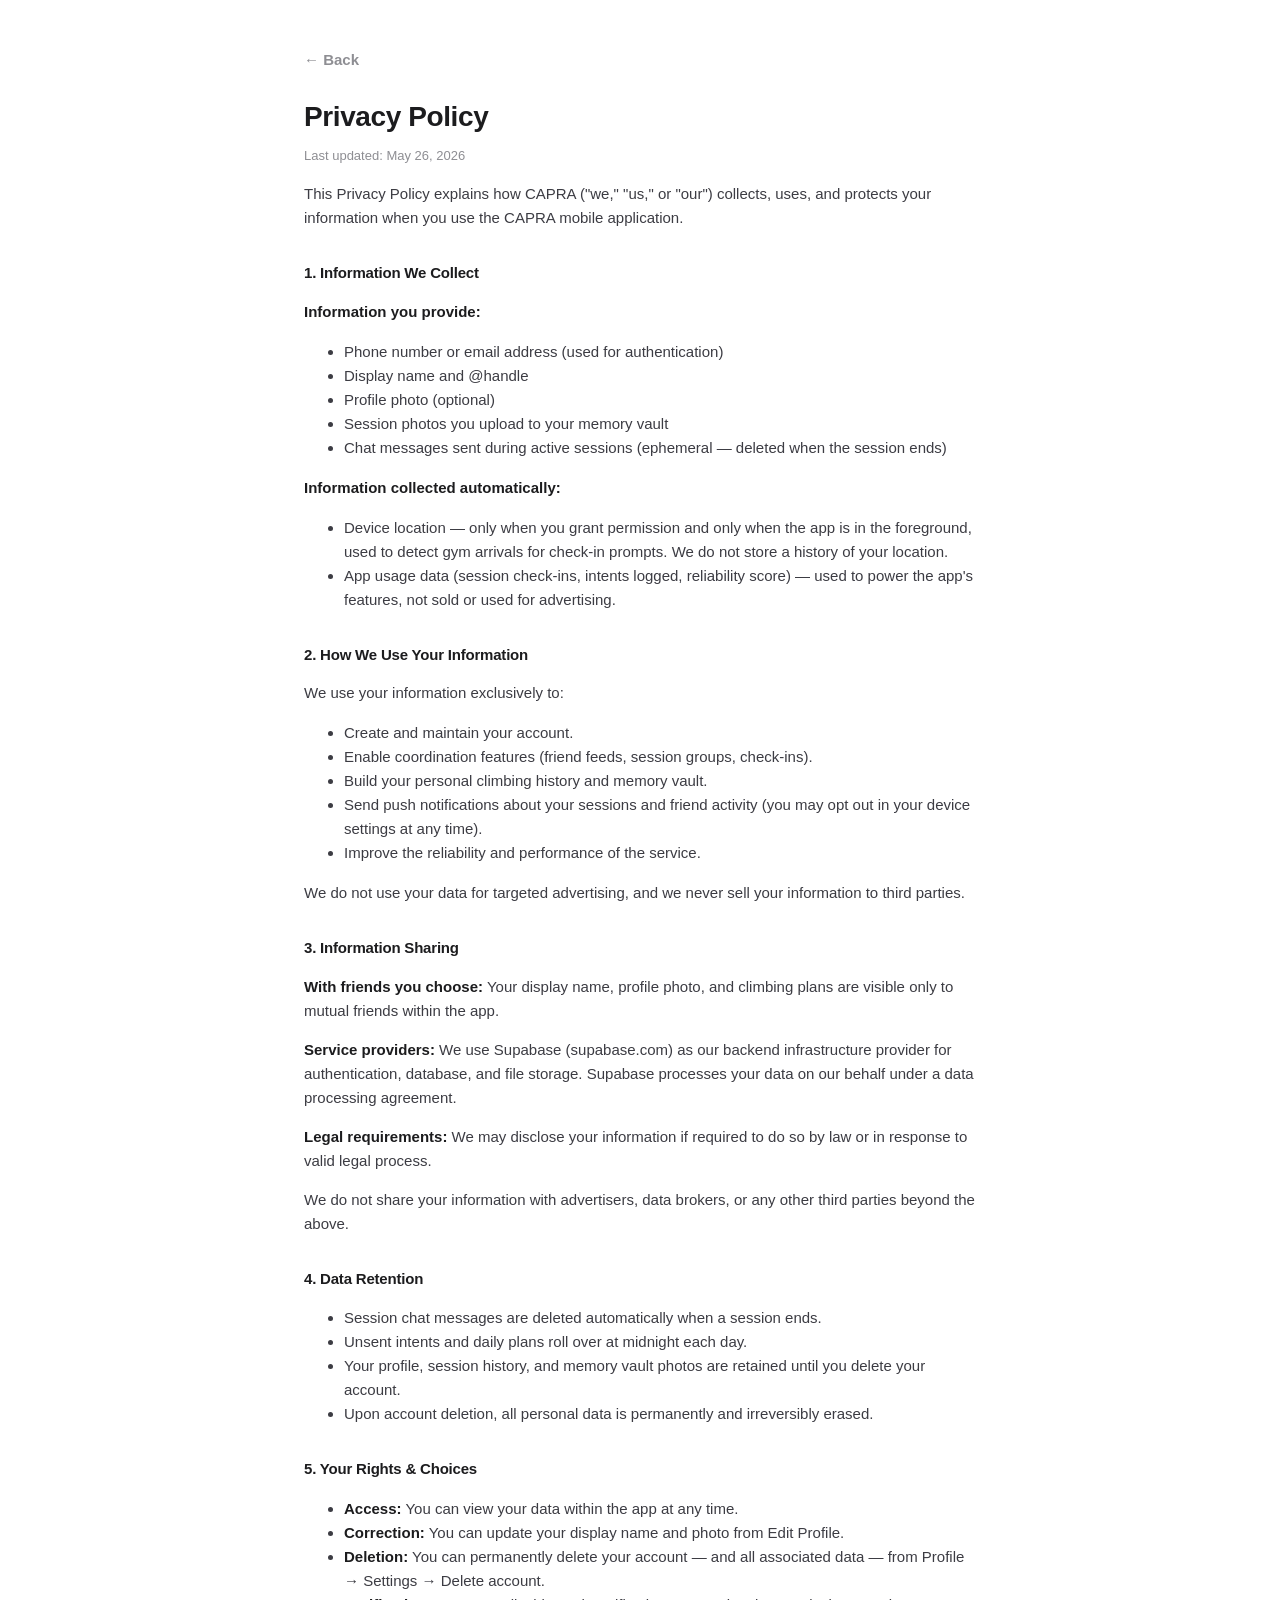
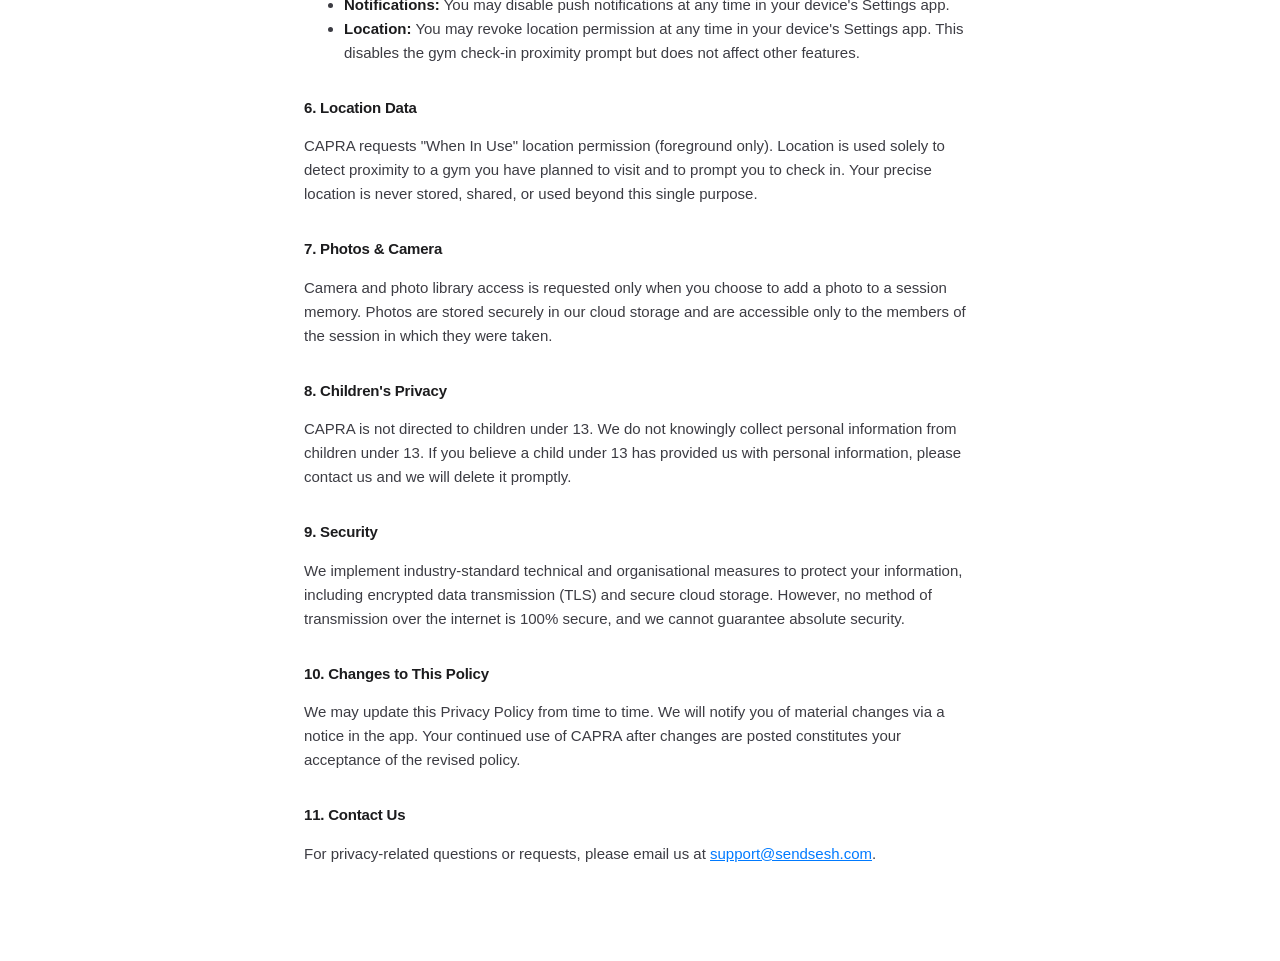
==== privacy.html @ be1f9fc8 "init" ====
<!DOCTYPE html>
<html lang="en">
<head>
  <meta charset="UTF-8" />
  <meta name="viewport" content="width=device-width, initial-scale=1.0" />
  <title>CAPRA — Privacy Policy</title>
  <link rel="stylesheet" href="style.css" />
</head>
<body>
  <main>
    <a class="back" href="index.html">← Back</a>
    <h1>Privacy Policy</h1>
    <p class="last-updated">Last updated: May 26, 2026</p>

    <p class="intro">
      This Privacy Policy explains how CAPRA ("we," "us," or "our") collects, uses,
      and protects your information when you use the CAPRA mobile application.
    </p>

    <h2>1. Information We Collect</h2>
    <p><strong>Information you provide:</strong></p>
    <ul>
      <li>Phone number or email address (used for authentication)</li>
      <li>Display name and @handle</li>
      <li>Profile photo (optional)</li>
      <li>Session photos you upload to your memory vault</li>
      <li>Chat messages sent during active sessions (ephemeral — deleted when the session ends)</li>
    </ul>
    <p><strong>Information collected automatically:</strong></p>
    <ul>
      <li>Device location — only when you grant permission and only when the app is in the foreground, used to detect gym arrivals for check-in prompts. We do not store a history of your location.</li>
      <li>App usage data (session check-ins, intents logged, reliability score) — used to power the app's features, not sold or used for advertising.</li>
    </ul>

    <h2>2. How We Use Your Information</h2>
    <p>We use your information exclusively to:</p>
    <ul>
      <li>Create and maintain your account.</li>
      <li>Enable coordination features (friend feeds, session groups, check-ins).</li>
      <li>Build your personal climbing history and memory vault.</li>
      <li>Send push notifications about your sessions and friend activity (you may opt out in your device settings at any time).</li>
      <li>Improve the reliability and performance of the service.</li>
    </ul>
    <p>We do not use your data for targeted advertising, and we never sell your information to third parties.</p>

    <h2>3. Information Sharing</h2>
    <p><strong>With friends you choose:</strong> Your display name, profile photo, and climbing plans are visible only to mutual friends within the app.</p>
    <p><strong>Service providers:</strong> We use Supabase (supabase.com) as our backend infrastructure provider for authentication, database, and file storage. Supabase processes your data on our behalf under a data processing agreement.</p>
    <p><strong>Legal requirements:</strong> We may disclose your information if required to do so by law or in response to valid legal process.</p>
    <p>We do not share your information with advertisers, data brokers, or any other third parties beyond the above.</p>

    <h2>4. Data Retention</h2>
    <ul>
      <li>Session chat messages are deleted automatically when a session ends.</li>
      <li>Unsent intents and daily plans roll over at midnight each day.</li>
      <li>Your profile, session history, and memory vault photos are retained until you delete your account.</li>
      <li>Upon account deletion, all personal data is permanently and irreversibly erased.</li>
    </ul>

    <h2>5. Your Rights &amp; Choices</h2>
    <ul>
      <li><strong>Access:</strong> You can view your data within the app at any time.</li>
      <li><strong>Correction:</strong> You can update your display name and photo from Edit Profile.</li>
      <li><strong>Deletion:</strong> You can permanently delete your account — and all associated data — from Profile → Settings → Delete account.</li>
      <li><strong>Notifications:</strong> You may disable push notifications at any time in your device's Settings app.</li>
      <li><strong>Location:</strong> You may revoke location permission at any time in your device's Settings app. This disables the gym check-in proximity prompt but does not affect other features.</li>
    </ul>

    <h2>6. Location Data</h2>
    <p>CAPRA requests "When In Use" location permission (foreground only). Location is used solely to detect proximity to a gym you have planned to visit and to prompt you to check in. Your precise location is never stored, shared, or used beyond this single purpose.</p>

    <h2>7. Photos &amp; Camera</h2>
    <p>Camera and photo library access is requested only when you choose to add a photo to a session memory. Photos are stored securely in our cloud storage and are accessible only to the members of the session in which they were taken.</p>

    <h2>8. Children's Privacy</h2>
    <p>CAPRA is not directed to children under 13. We do not knowingly collect personal information from children under 13. If you believe a child under 13 has provided us with personal information, please contact us and we will delete it promptly.</p>

    <h2>9. Security</h2>
    <p>We implement industry-standard technical and organisational measures to protect your information, including encrypted data transmission (TLS) and secure cloud storage. However, no method of transmission over the internet is 100% secure, and we cannot guarantee absolute security.</p>

    <h2>10. Changes to This Policy</h2>
    <p>We may update this Privacy Policy from time to time. We will notify you of material changes via a notice in the app. Your continued use of CAPRA after changes are posted constitutes your acceptance of the revised policy.</p>

    <h2>11. Contact Us</h2>
    <p>For privacy-related questions or requests, please email us at <a href="mailto:support@sendsesh.com">support@sendsesh.com</a>.</p>
  </main>
</body>
</html>
---- style.css ----
:root {
  --bg: #ffffff;
  --fg: #1c1c1e;
  --fg-secondary: #3c3c43;
  --fg-tertiary: #8e8e93;
  --hairline: #e5e5ea;
  --accent: #007aff;
}

@media (prefers-color-scheme: dark) {
  :root {
    --bg: #000000;
    --fg: #ffffff;
    --fg-secondary: #ebebf5;
    --fg-tertiary: #8e8e93;
    --hairline: #38383a;
    --accent: #0a84ff;
  }
}

* { box-sizing: border-box; }

html, body {
  margin: 0;
  padding: 0;
  background: var(--bg);
  color: var(--fg);
  font-family: -apple-system, BlinkMacSystemFont, "Segoe UI", Roboto, Helvetica, Arial, sans-serif;
  -webkit-font-smoothing: antialiased;
  -moz-osx-font-smoothing: grayscale;
  line-height: 1.5;
}

main {
  max-width: 720px;
  margin: 0 auto;
  padding: 48px 24px 80px;
}

h1 {
  font-size: 28px;
  font-weight: 800;
  letter-spacing: -0.4px;
  margin: 0 0 8px;
}

h2 {
  font-size: 15px;
  font-weight: 800;
  letter-spacing: -0.2px;
  margin: 32px 0 8px;
  color: var(--fg);
}

p, li {
  font-size: 15px;
  color: var(--fg-secondary);
  line-height: 1.6;
}

.last-updated {
  font-size: 13px;
  color: var(--fg-tertiary);
  margin: 0 0 16px;
  font-weight: 500;
}

.intro {
  font-size: 15px;
  color: var(--fg-secondary);
  margin: 0 0 32px;
}

ul.links {
  list-style: none;
  padding: 0;
  margin: 24px 0;
}
ul.links li {
  padding: 14px 0;
  border-bottom: 1px solid var(--hairline);
}
ul.links a {
  font-size: 17px;
  font-weight: 600;
  color: var(--accent);
  text-decoration: none;
}

a { color: var(--accent); }

.back {
  display: inline-block;
  margin-bottom: 24px;
  color: var(--fg-tertiary);
  font-weight: 600;
  text-decoration: none;
  font-size: 15px;
}

strong { color: var(--fg); font-weight: 700; }

.contact {
  margin-top: 48px;
  font-size: 13px;
  color: var(--fg-tertiary);
}
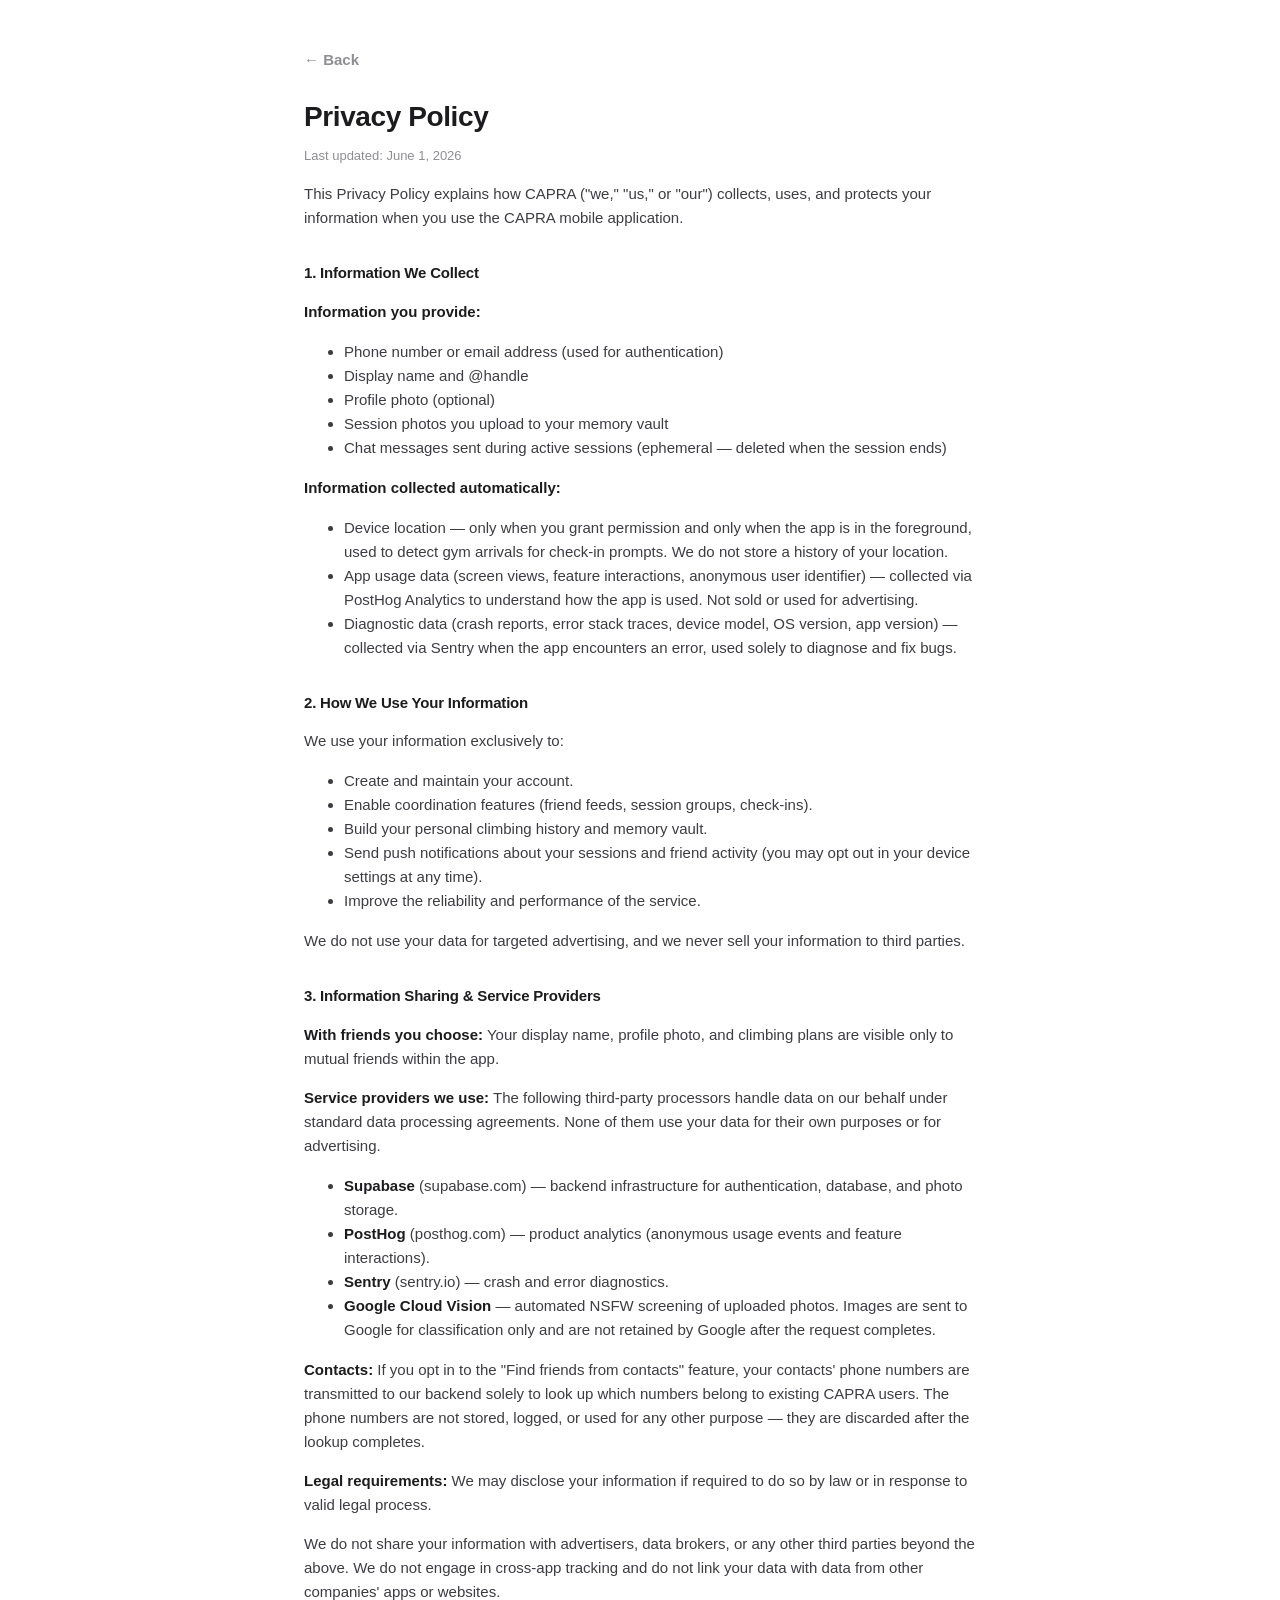
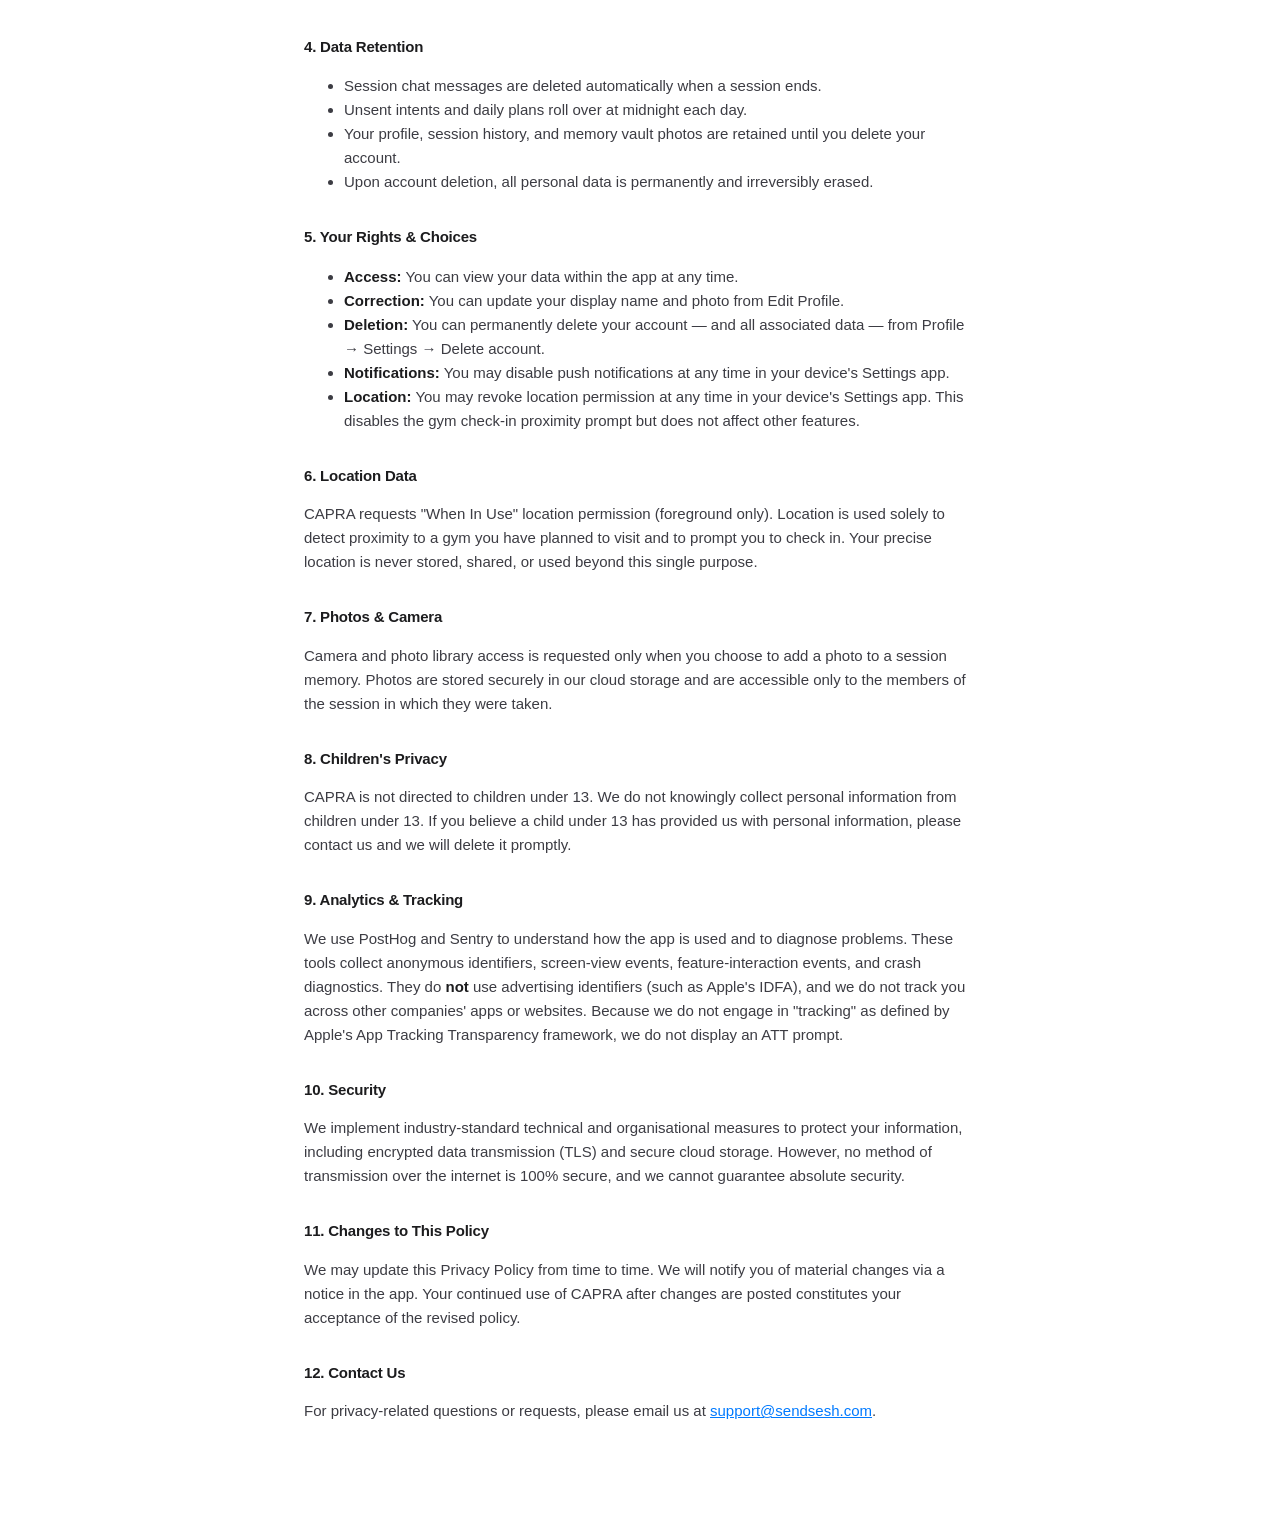
==== commit 657ed78b: "Legal: hosted privacy/terms scaffolding + LEGAL_URLS constant Static HTML site under legal/ for host" ====
--- a/privacy.html
+++ b/privacy.html
@@ -10,7 +10,7 @@
   <main>
     <a class="back" href="index.html">← Back</a>
     <h1>Privacy Policy</h1>
-    <p class="last-updated">Last updated: May 26, 2026</p>
+    <p class="last-updated">Last updated: June 1, 2026</p>
 
     <p class="intro">
       This Privacy Policy explains how CAPRA ("we," "us," or "our") collects, uses,
@@ -29,7 +29,8 @@
     <p><strong>Information collected automatically:</strong></p>
     <ul>
       <li>Device location — only when you grant permission and only when the app is in the foreground, used to detect gym arrivals for check-in prompts. We do not store a history of your location.</li>
-      <li>App usage data (session check-ins, intents logged, reliability score) — used to power the app's features, not sold or used for advertising.</li>
+      <li>App usage data (screen views, feature interactions, anonymous user identifier) — collected via PostHog Analytics to understand how the app is used. Not sold or used for advertising.</li>
+      <li>Diagnostic data (crash reports, error stack traces, device model, OS version, app version) — collected via Sentry when the app encounters an error, used solely to diagnose and fix bugs.</li>
     </ul>
 
     <h2>2. How We Use Your Information</h2>
@@ -43,11 +44,18 @@
     </ul>
     <p>We do not use your data for targeted advertising, and we never sell your information to third parties.</p>
 
-    <h2>3. Information Sharing</h2>
+    <h2>3. Information Sharing &amp; Service Providers</h2>
     <p><strong>With friends you choose:</strong> Your display name, profile photo, and climbing plans are visible only to mutual friends within the app.</p>
-    <p><strong>Service providers:</strong> We use Supabase (supabase.com) as our backend infrastructure provider for authentication, database, and file storage. Supabase processes your data on our behalf under a data processing agreement.</p>
+    <p><strong>Service providers we use:</strong> The following third-party processors handle data on our behalf under standard data processing agreements. None of them use your data for their own purposes or for advertising.</p>
+    <ul>
+      <li><strong>Supabase</strong> (supabase.com) — backend infrastructure for authentication, database, and photo storage.</li>
+      <li><strong>PostHog</strong> (posthog.com) — product analytics (anonymous usage events and feature interactions).</li>
+      <li><strong>Sentry</strong> (sentry.io) — crash and error diagnostics.</li>
+      <li><strong>Google Cloud Vision</strong> — automated NSFW screening of uploaded photos. Images are sent to Google for classification only and are not retained by Google after the request completes.</li>
+    </ul>
+    <p><strong>Contacts:</strong> If you opt in to the "Find friends from contacts" feature, your contacts' phone numbers are transmitted to our backend solely to look up which numbers belong to existing CAPRA users. The phone numbers are not stored, logged, or used for any other purpose — they are discarded after the lookup completes.</p>
     <p><strong>Legal requirements:</strong> We may disclose your information if required to do so by law or in response to valid legal process.</p>
-    <p>We do not share your information with advertisers, data brokers, or any other third parties beyond the above.</p>
+    <p>We do not share your information with advertisers, data brokers, or any other third parties beyond the above. We do not engage in cross-app tracking and do not link your data with data from other companies' apps or websites.</p>
 
     <h2>4. Data Retention</h2>
     <ul>
@@ -75,13 +83,16 @@
     <h2>8. Children's Privacy</h2>
     <p>CAPRA is not directed to children under 13. We do not knowingly collect personal information from children under 13. If you believe a child under 13 has provided us with personal information, please contact us and we will delete it promptly.</p>
 
-    <h2>9. Security</h2>
+    <h2>9. Analytics &amp; Tracking</h2>
+    <p>We use PostHog and Sentry to understand how the app is used and to diagnose problems. These tools collect anonymous identifiers, screen-view events, feature-interaction events, and crash diagnostics. They do <strong>not</strong> use advertising identifiers (such as Apple's IDFA), and we do not track you across other companies' apps or websites. Because we do not engage in "tracking" as defined by Apple's App Tracking Transparency framework, we do not display an ATT prompt.</p>
+
+    <h2>10. Security</h2>
     <p>We implement industry-standard technical and organisational measures to protect your information, including encrypted data transmission (TLS) and secure cloud storage. However, no method of transmission over the internet is 100% secure, and we cannot guarantee absolute security.</p>
 
-    <h2>10. Changes to This Policy</h2>
+    <h2>11. Changes to This Policy</h2>
     <p>We may update this Privacy Policy from time to time. We will notify you of material changes via a notice in the app. Your continued use of CAPRA after changes are posted constitutes your acceptance of the revised policy.</p>
 
-    <h2>11. Contact Us</h2>
+    <h2>12. Contact Us</h2>
     <p>For privacy-related questions or requests, please email us at <a href="mailto:support@sendsesh.com">support@sendsesh.com</a>.</p>
   </main>
 </body>
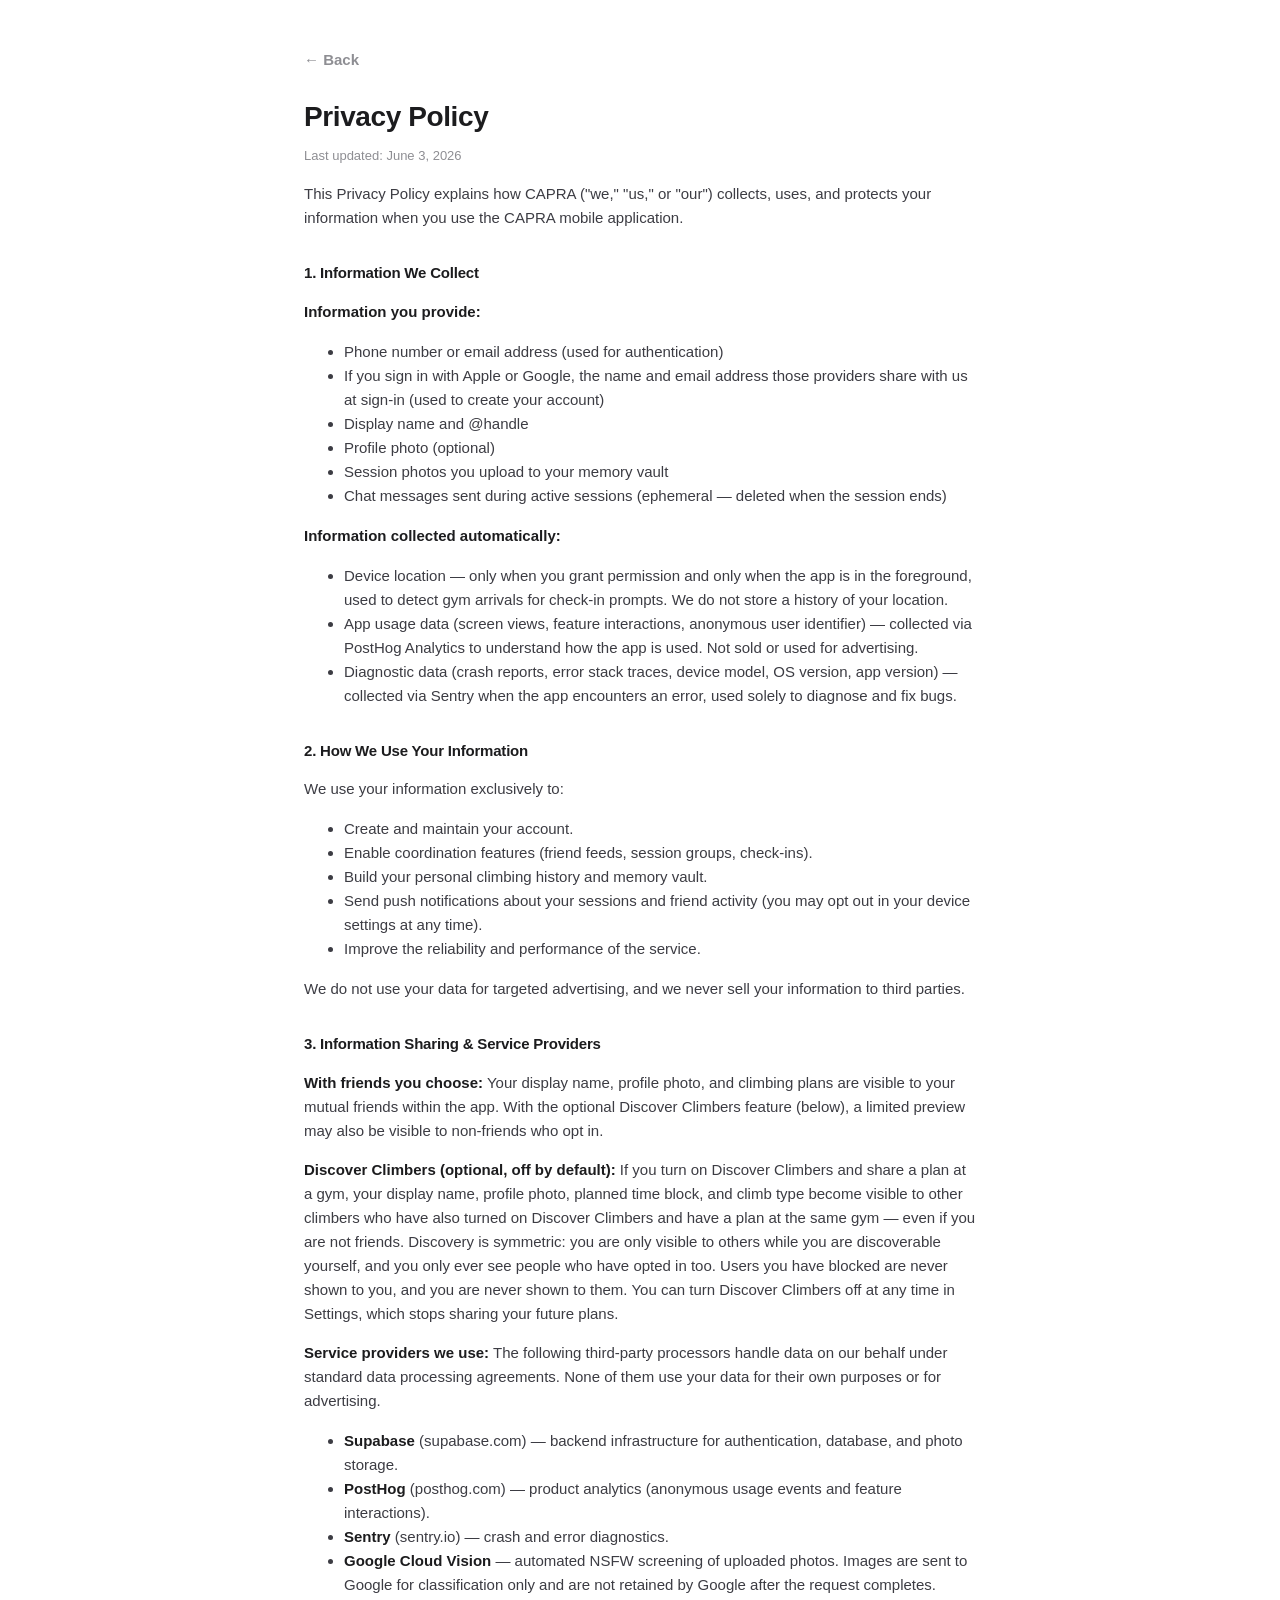
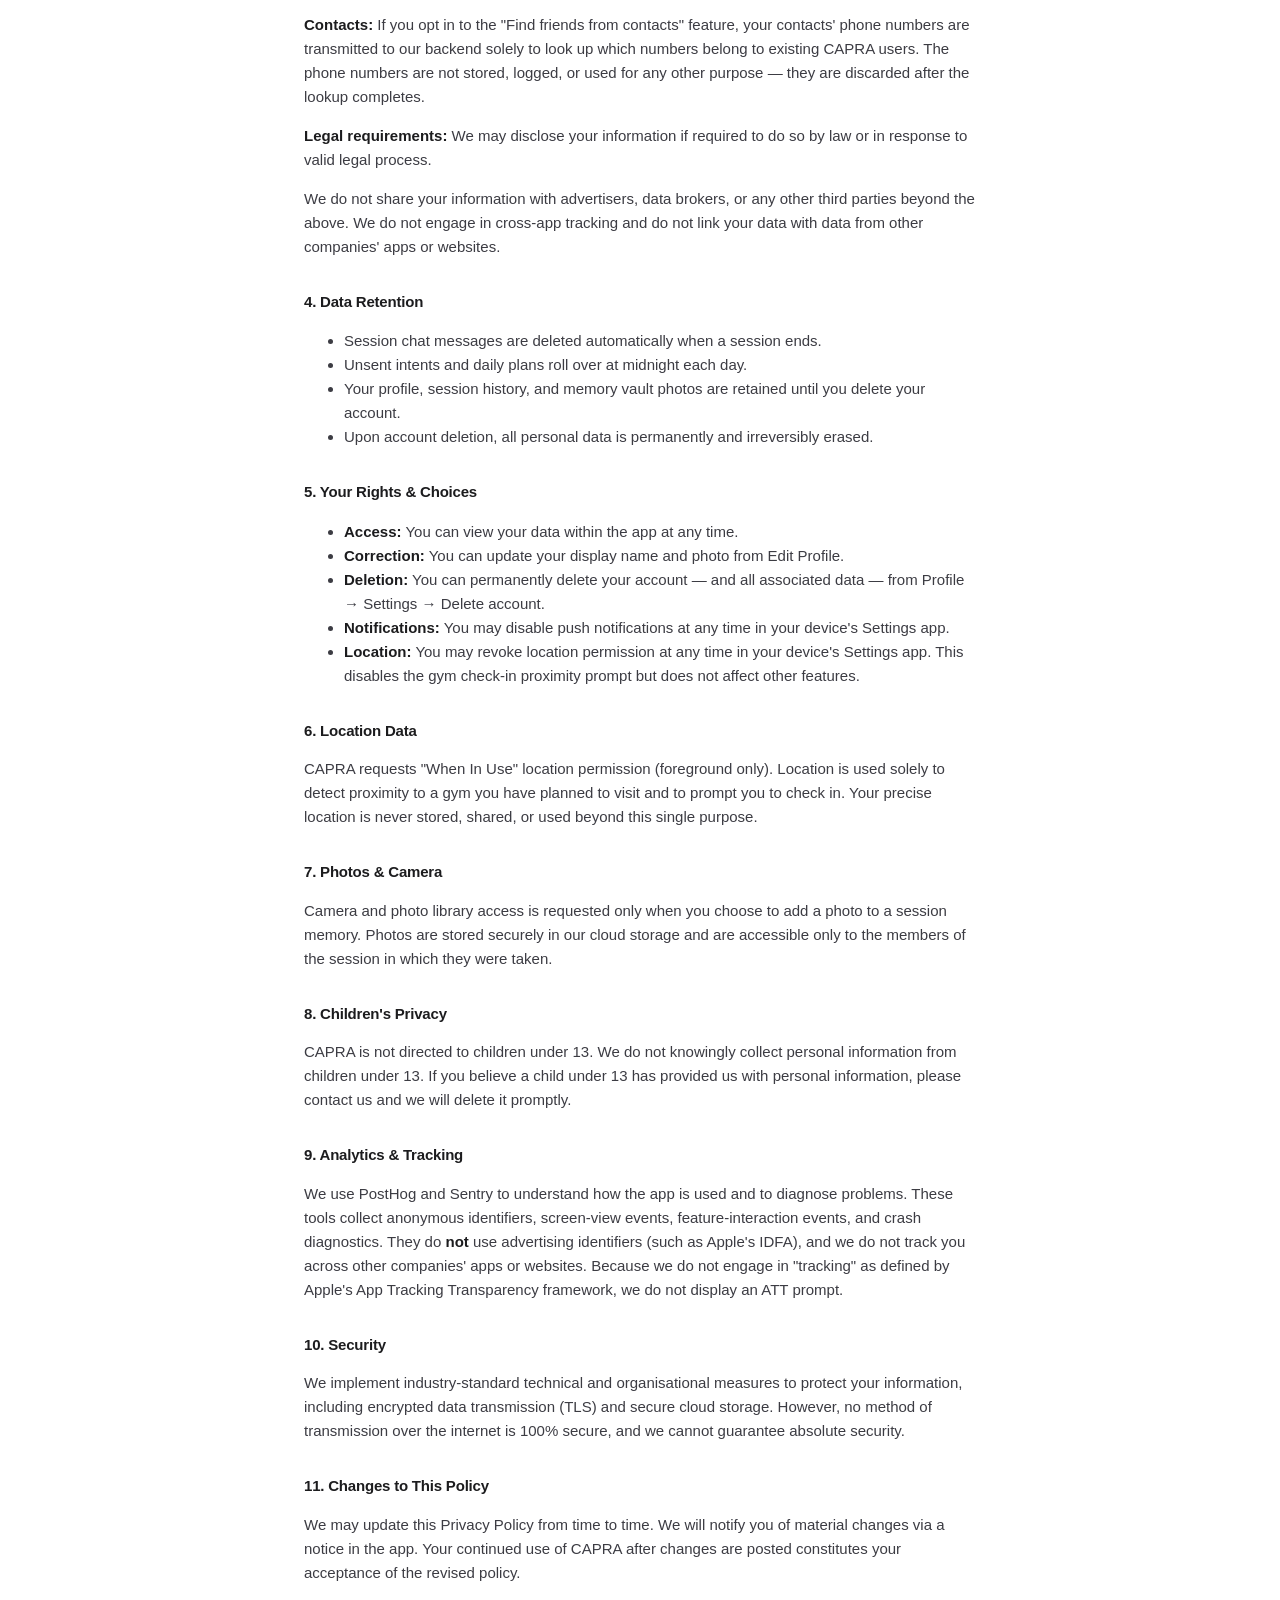
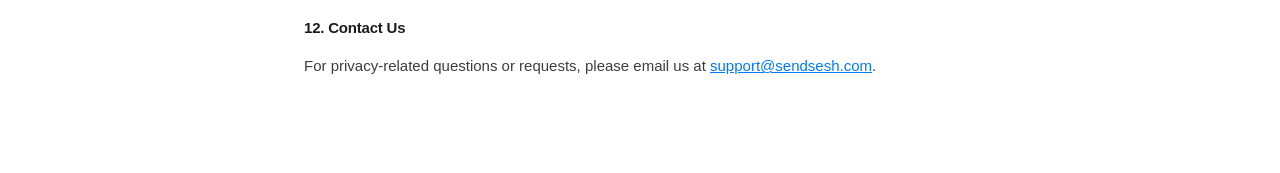
==== commit 521e2d43: "docs(legal): disclose Discover Climbers, add UGC moderation clause, sync in-app policy Reconcile the" ====
--- a/privacy.html
+++ b/privacy.html
@@ -10,7 +10,7 @@
   <main>
     <a class="back" href="index.html">← Back</a>
     <h1>Privacy Policy</h1>
-    <p class="last-updated">Last updated: June 1, 2026</p>
+    <p class="last-updated">Last updated: June 3, 2026</p>
 
     <p class="intro">
       This Privacy Policy explains how CAPRA ("we," "us," or "our") collects, uses,
@@ -21,6 +21,7 @@
     <p><strong>Information you provide:</strong></p>
     <ul>
       <li>Phone number or email address (used for authentication)</li>
+      <li>If you sign in with Apple or Google, the name and email address those providers share with us at sign-in (used to create your account)</li>
       <li>Display name and @handle</li>
       <li>Profile photo (optional)</li>
       <li>Session photos you upload to your memory vault</li>
@@ -45,7 +46,8 @@
     <p>We do not use your data for targeted advertising, and we never sell your information to third parties.</p>
 
     <h2>3. Information Sharing &amp; Service Providers</h2>
-    <p><strong>With friends you choose:</strong> Your display name, profile photo, and climbing plans are visible only to mutual friends within the app.</p>
+    <p><strong>With friends you choose:</strong> Your display name, profile photo, and climbing plans are visible to your mutual friends within the app. With the optional Discover Climbers feature (below), a limited preview may also be visible to non-friends who opt in.</p>
+    <p><strong>Discover Climbers (optional, off by default):</strong> If you turn on Discover Climbers and share a plan at a gym, your display name, profile photo, planned time block, and climb type become visible to other climbers who have also turned on Discover Climbers and have a plan at the same gym — even if you are not friends. Discovery is symmetric: you are only visible to others while you are discoverable yourself, and you only ever see people who have opted in too. Users you have blocked are never shown to you, and you are never shown to them. You can turn Discover Climbers off at any time in Settings, which stops sharing your future plans.</p>
     <p><strong>Service providers we use:</strong> The following third-party processors handle data on our behalf under standard data processing agreements. None of them use your data for their own purposes or for advertising.</p>
     <ul>
       <li><strong>Supabase</strong> (supabase.com) — backend infrastructure for authentication, database, and photo storage.</li>
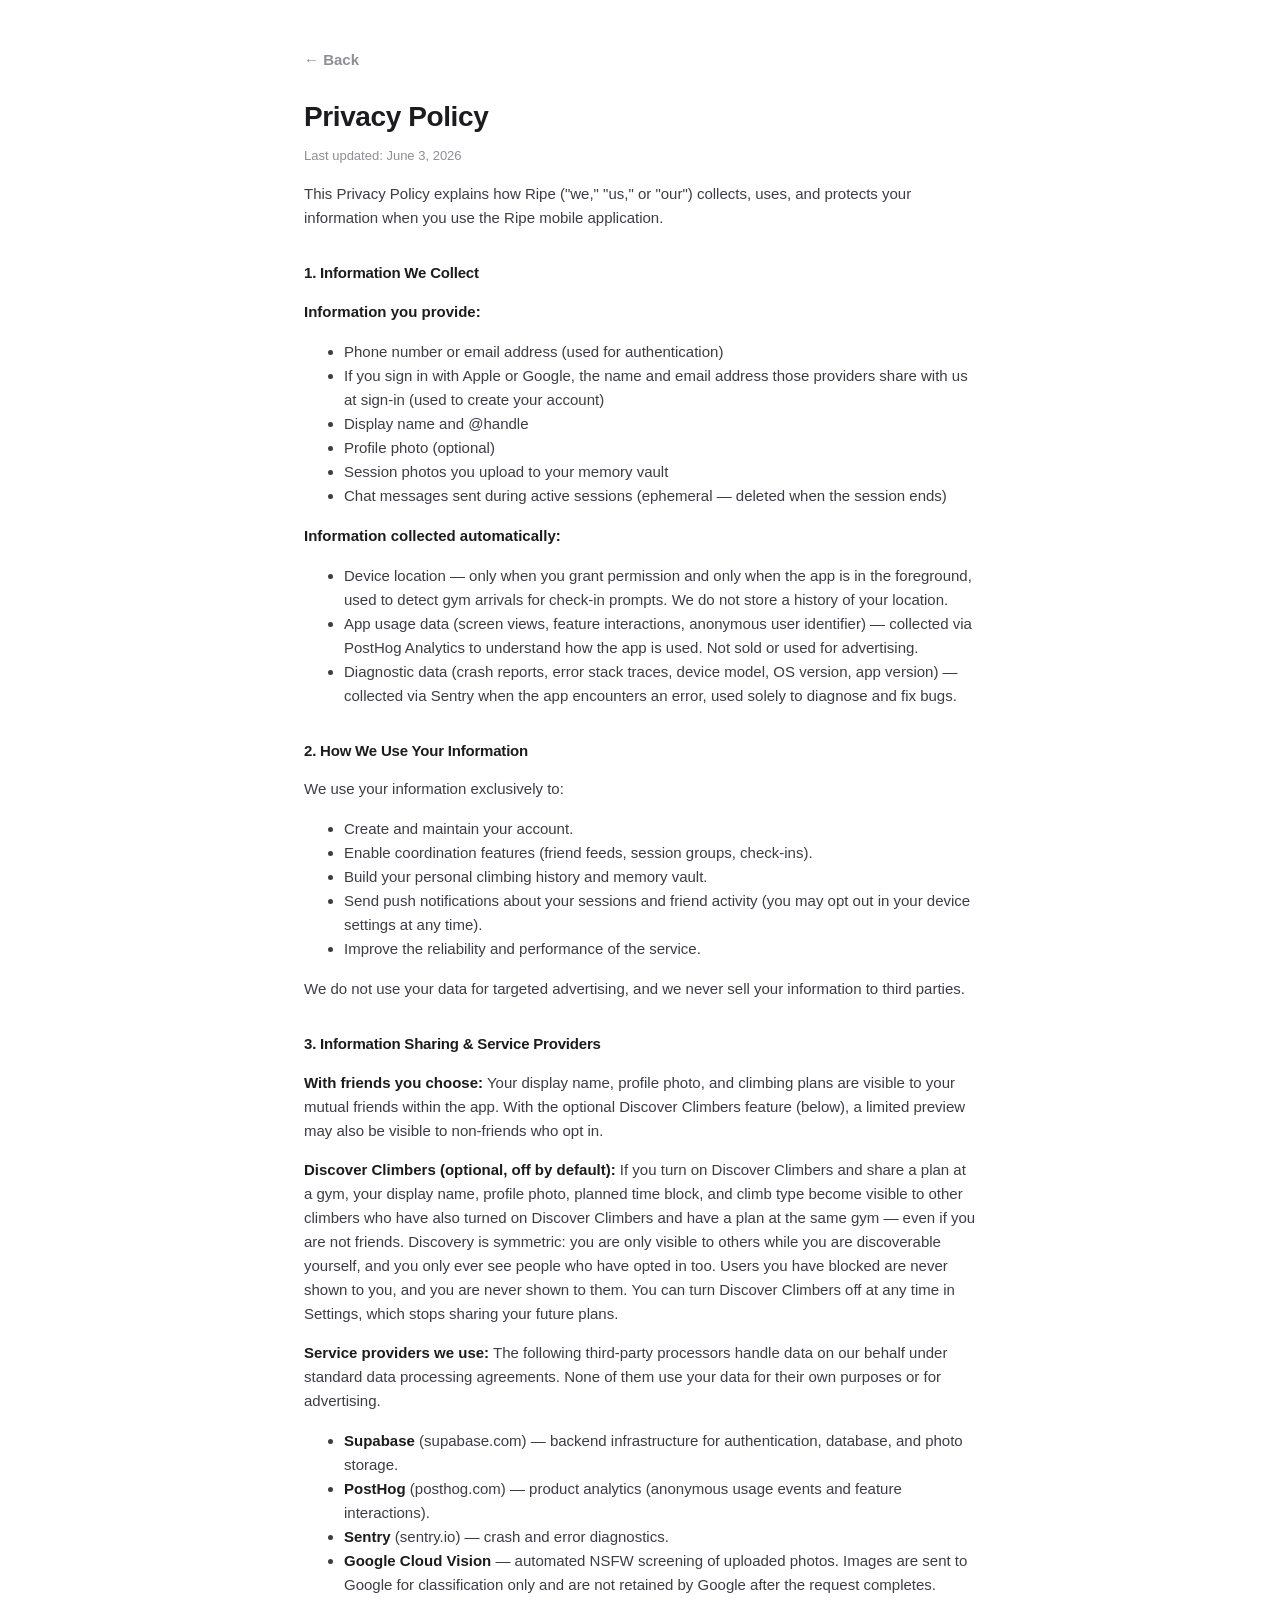
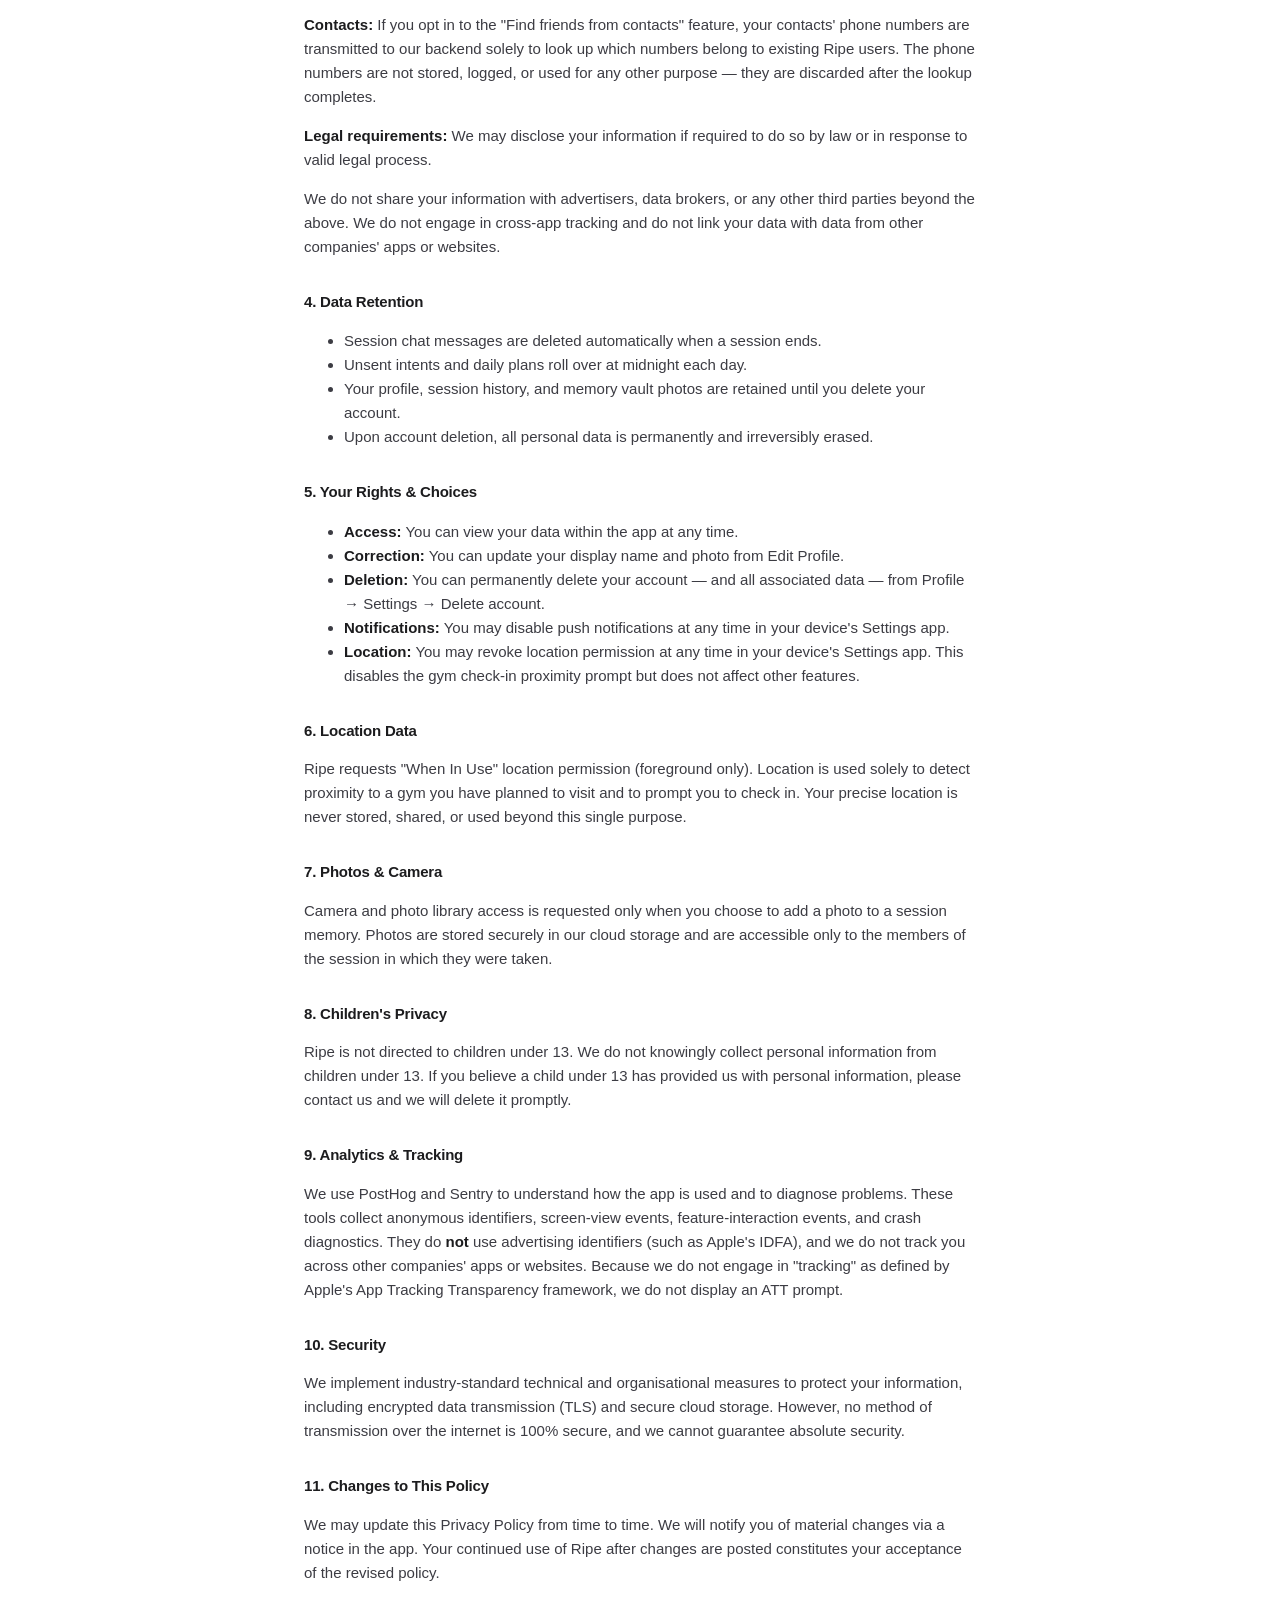
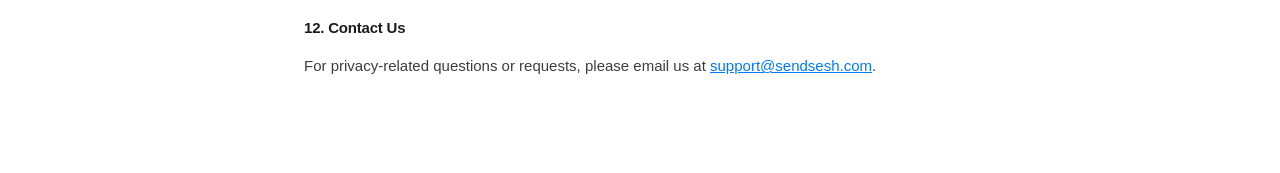
==== commit 9cacdc46: "Rebrand app from Capra → Ripe Renames the app across config, code, backend, and docs. New identity: " ====
--- a/privacy.html
+++ b/privacy.html
@@ -3,7 +3,7 @@
 <head>
   <meta charset="UTF-8" />
   <meta name="viewport" content="width=device-width, initial-scale=1.0" />
-  <title>CAPRA — Privacy Policy</title>
+  <title>Ripe — Privacy Policy</title>
   <link rel="stylesheet" href="style.css" />
 </head>
 <body>
@@ -13,8 +13,8 @@
     <p class="last-updated">Last updated: June 3, 2026</p>
 
     <p class="intro">
-      This Privacy Policy explains how CAPRA ("we," "us," or "our") collects, uses,
-      and protects your information when you use the CAPRA mobile application.
+      This Privacy Policy explains how Ripe ("we," "us," or "our") collects, uses,
+      and protects your information when you use the Ripe mobile application.
     </p>
 
     <h2>1. Information We Collect</h2>
@@ -55,7 +55,7 @@
       <li><strong>Sentry</strong> (sentry.io) — crash and error diagnostics.</li>
       <li><strong>Google Cloud Vision</strong> — automated NSFW screening of uploaded photos. Images are sent to Google for classification only and are not retained by Google after the request completes.</li>
     </ul>
-    <p><strong>Contacts:</strong> If you opt in to the "Find friends from contacts" feature, your contacts' phone numbers are transmitted to our backend solely to look up which numbers belong to existing CAPRA users. The phone numbers are not stored, logged, or used for any other purpose — they are discarded after the lookup completes.</p>
+    <p><strong>Contacts:</strong> If you opt in to the "Find friends from contacts" feature, your contacts' phone numbers are transmitted to our backend solely to look up which numbers belong to existing Ripe users. The phone numbers are not stored, logged, or used for any other purpose — they are discarded after the lookup completes.</p>
     <p><strong>Legal requirements:</strong> We may disclose your information if required to do so by law or in response to valid legal process.</p>
     <p>We do not share your information with advertisers, data brokers, or any other third parties beyond the above. We do not engage in cross-app tracking and do not link your data with data from other companies' apps or websites.</p>
 
@@ -77,13 +77,13 @@
     </ul>
 
     <h2>6. Location Data</h2>
-    <p>CAPRA requests "When In Use" location permission (foreground only). Location is used solely to detect proximity to a gym you have planned to visit and to prompt you to check in. Your precise location is never stored, shared, or used beyond this single purpose.</p>
+    <p>Ripe requests "When In Use" location permission (foreground only). Location is used solely to detect proximity to a gym you have planned to visit and to prompt you to check in. Your precise location is never stored, shared, or used beyond this single purpose.</p>
 
     <h2>7. Photos &amp; Camera</h2>
     <p>Camera and photo library access is requested only when you choose to add a photo to a session memory. Photos are stored securely in our cloud storage and are accessible only to the members of the session in which they were taken.</p>
 
     <h2>8. Children's Privacy</h2>
-    <p>CAPRA is not directed to children under 13. We do not knowingly collect personal information from children under 13. If you believe a child under 13 has provided us with personal information, please contact us and we will delete it promptly.</p>
+    <p>Ripe is not directed to children under 13. We do not knowingly collect personal information from children under 13. If you believe a child under 13 has provided us with personal information, please contact us and we will delete it promptly.</p>
 
     <h2>9. Analytics &amp; Tracking</h2>
     <p>We use PostHog and Sentry to understand how the app is used and to diagnose problems. These tools collect anonymous identifiers, screen-view events, feature-interaction events, and crash diagnostics. They do <strong>not</strong> use advertising identifiers (such as Apple's IDFA), and we do not track you across other companies' apps or websites. Because we do not engage in "tracking" as defined by Apple's App Tracking Transparency framework, we do not display an ATT prompt.</p>
@@ -92,7 +92,7 @@
     <p>We implement industry-standard technical and organisational measures to protect your information, including encrypted data transmission (TLS) and secure cloud storage. However, no method of transmission over the internet is 100% secure, and we cannot guarantee absolute security.</p>
 
     <h2>11. Changes to This Policy</h2>
-    <p>We may update this Privacy Policy from time to time. We will notify you of material changes via a notice in the app. Your continued use of CAPRA after changes are posted constitutes your acceptance of the revised policy.</p>
+    <p>We may update this Privacy Policy from time to time. We will notify you of material changes via a notice in the app. Your continued use of Ripe after changes are posted constitutes your acceptance of the revised policy.</p>
 
     <h2>12. Contact Us</h2>
     <p>For privacy-related questions or requests, please email us at <a href="mailto:support@sendsesh.com">support@sendsesh.com</a>.</p>
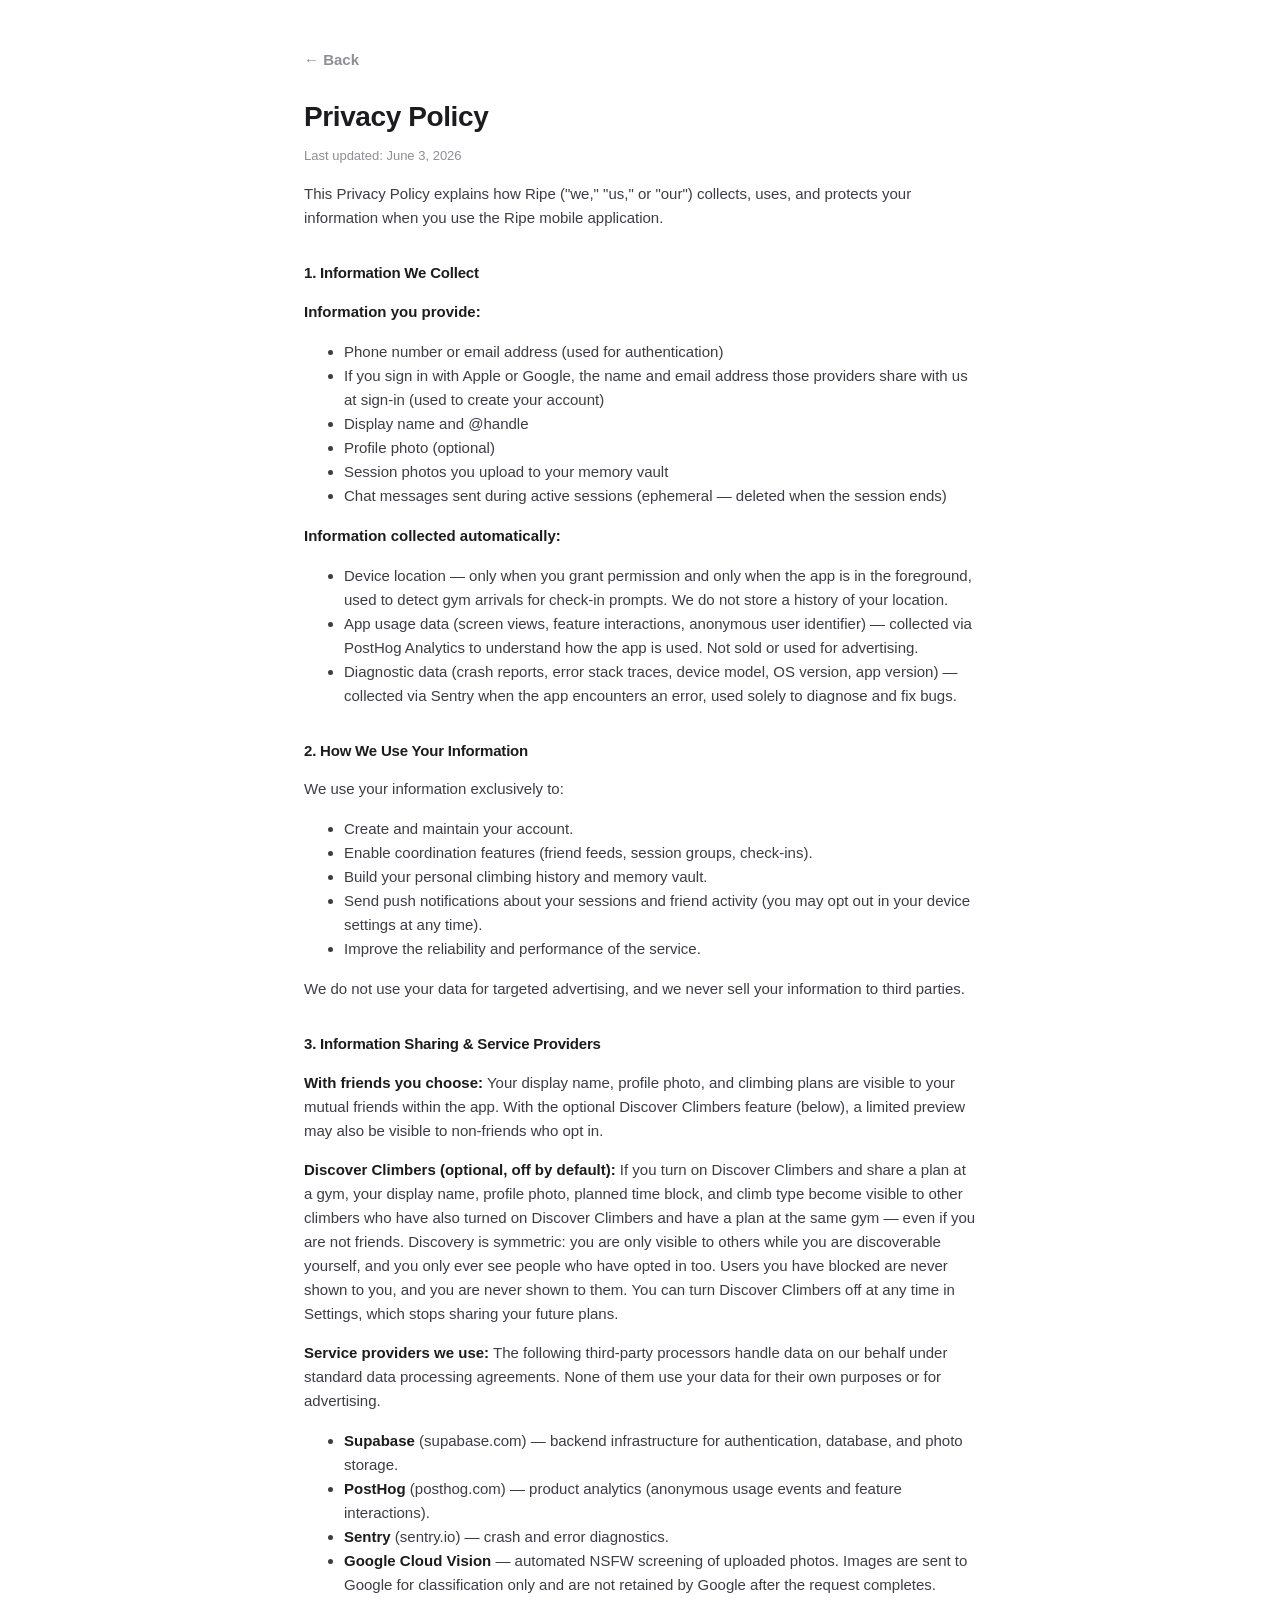
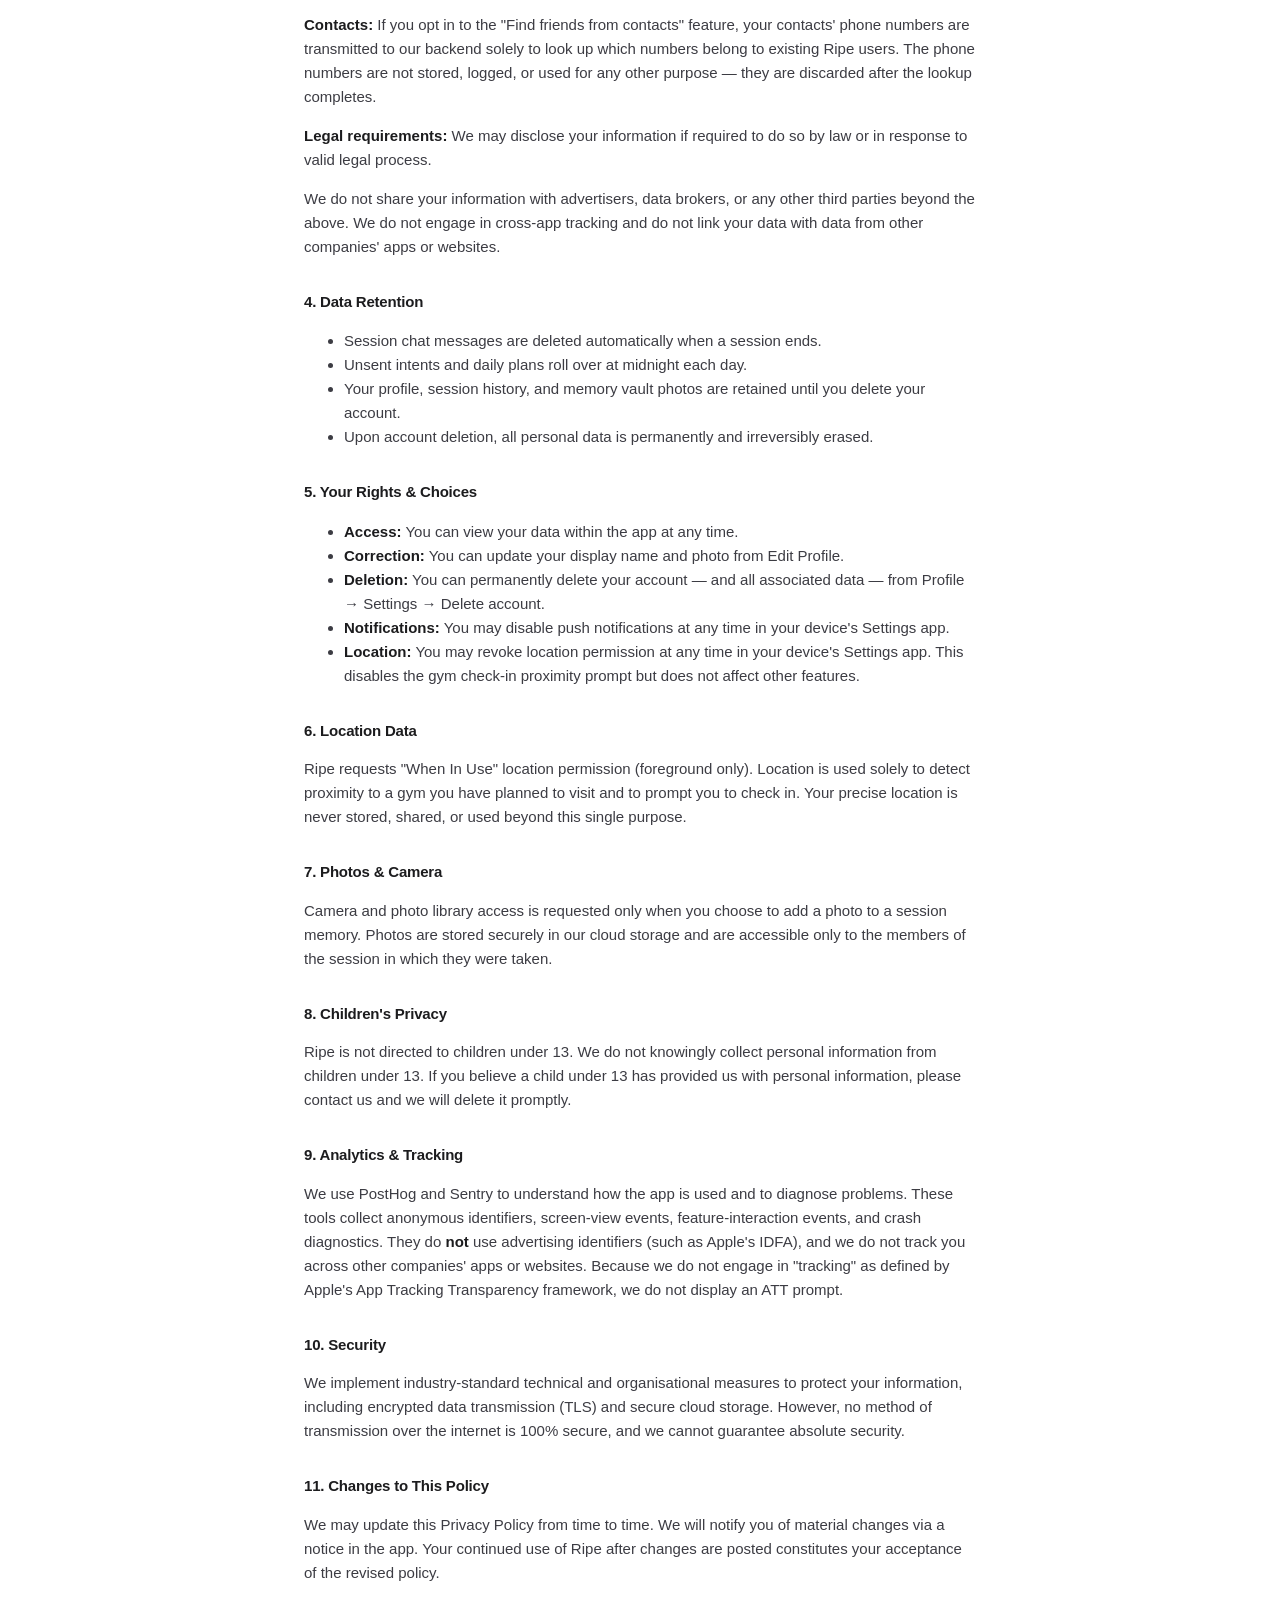
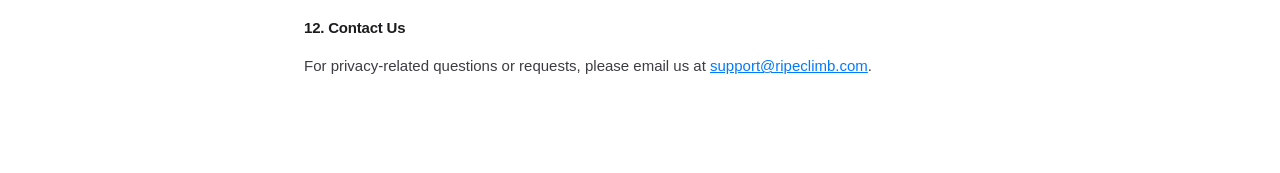
==== commit 012cf1e8: "Migrate domain → ripeclimb.com (email + legal hosting) Code side of the sendsesh.com → ripeclimb.com" ====
--- a/privacy.html
+++ b/privacy.html
@@ -95,7 +95,7 @@
     <p>We may update this Privacy Policy from time to time. We will notify you of material changes via a notice in the app. Your continued use of Ripe after changes are posted constitutes your acceptance of the revised policy.</p>
 
     <h2>12. Contact Us</h2>
-    <p>For privacy-related questions or requests, please email us at <a href="mailto:support@sendsesh.com">support@sendsesh.com</a>.</p>
+    <p>For privacy-related questions or requests, please email us at <a href="mailto:support@ripeclimb.com">support@ripeclimb.com</a>.</p>
   </main>
 </body>
 </html>
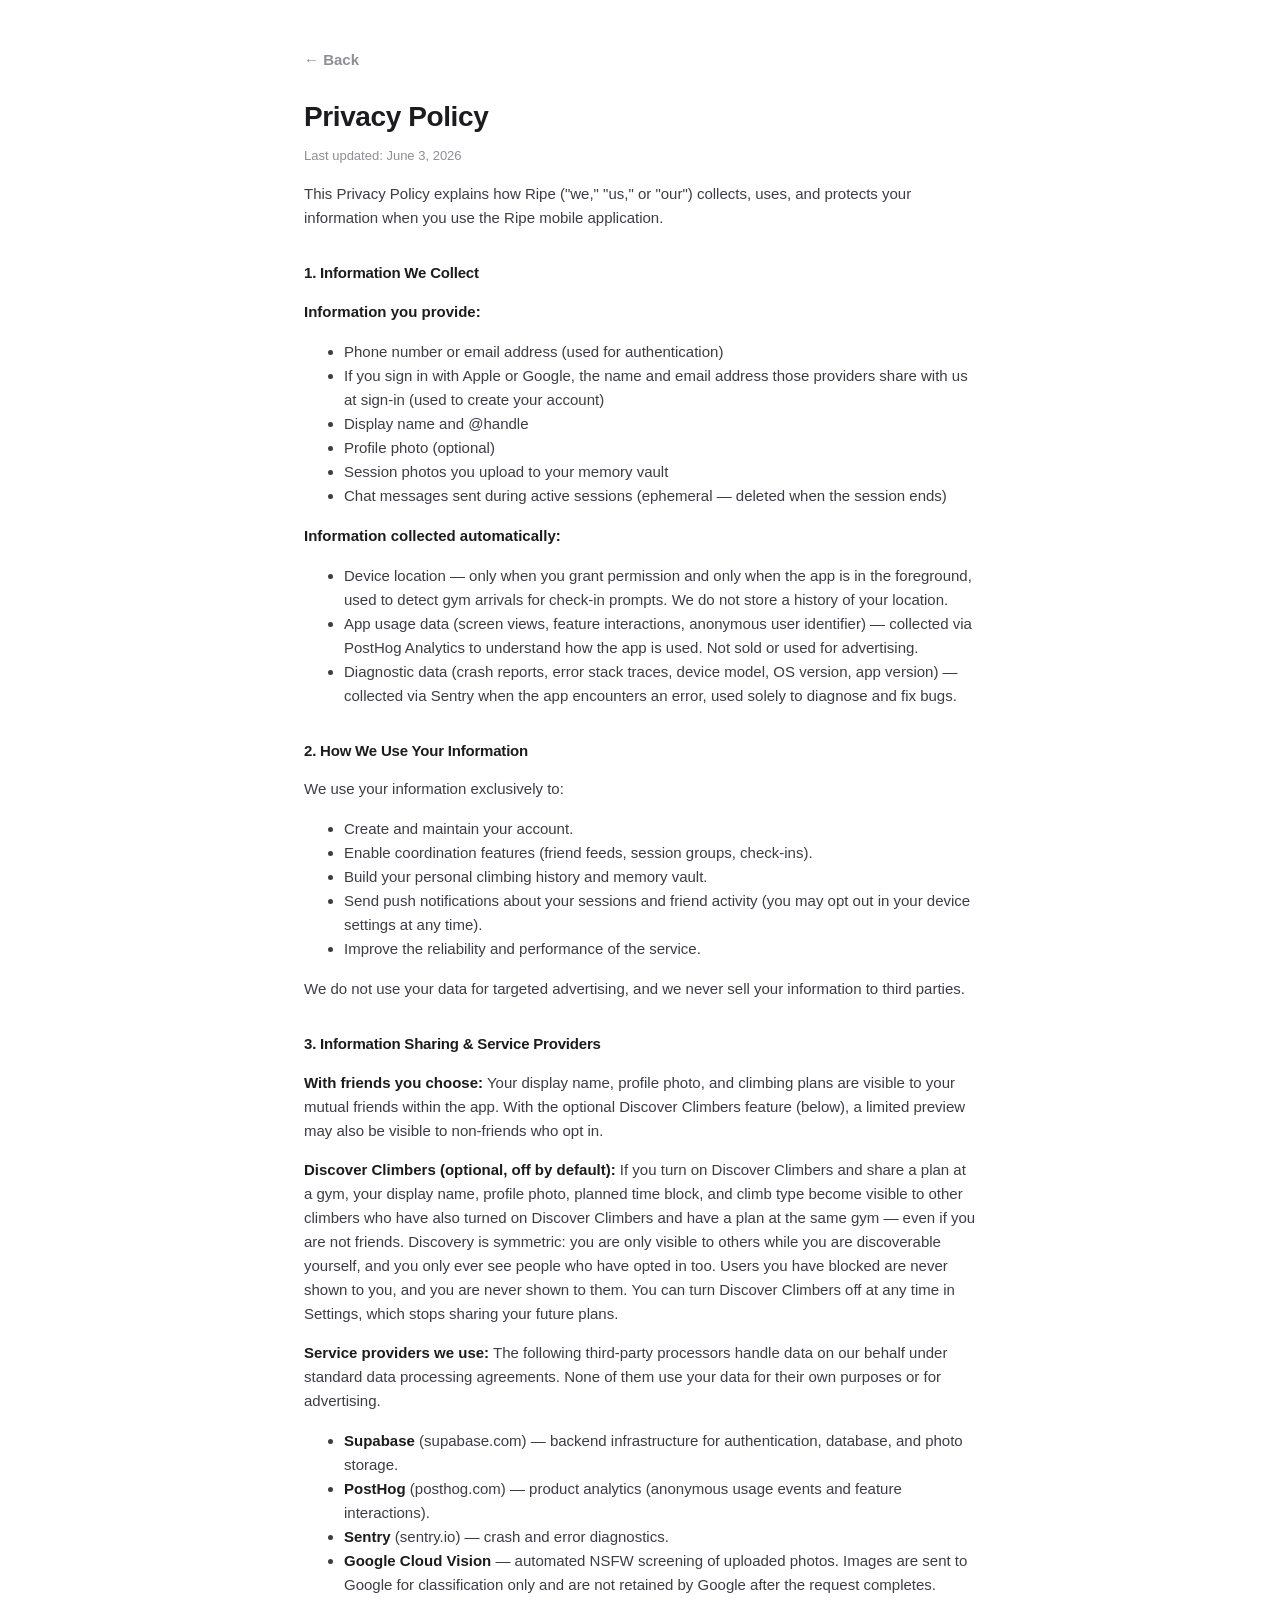
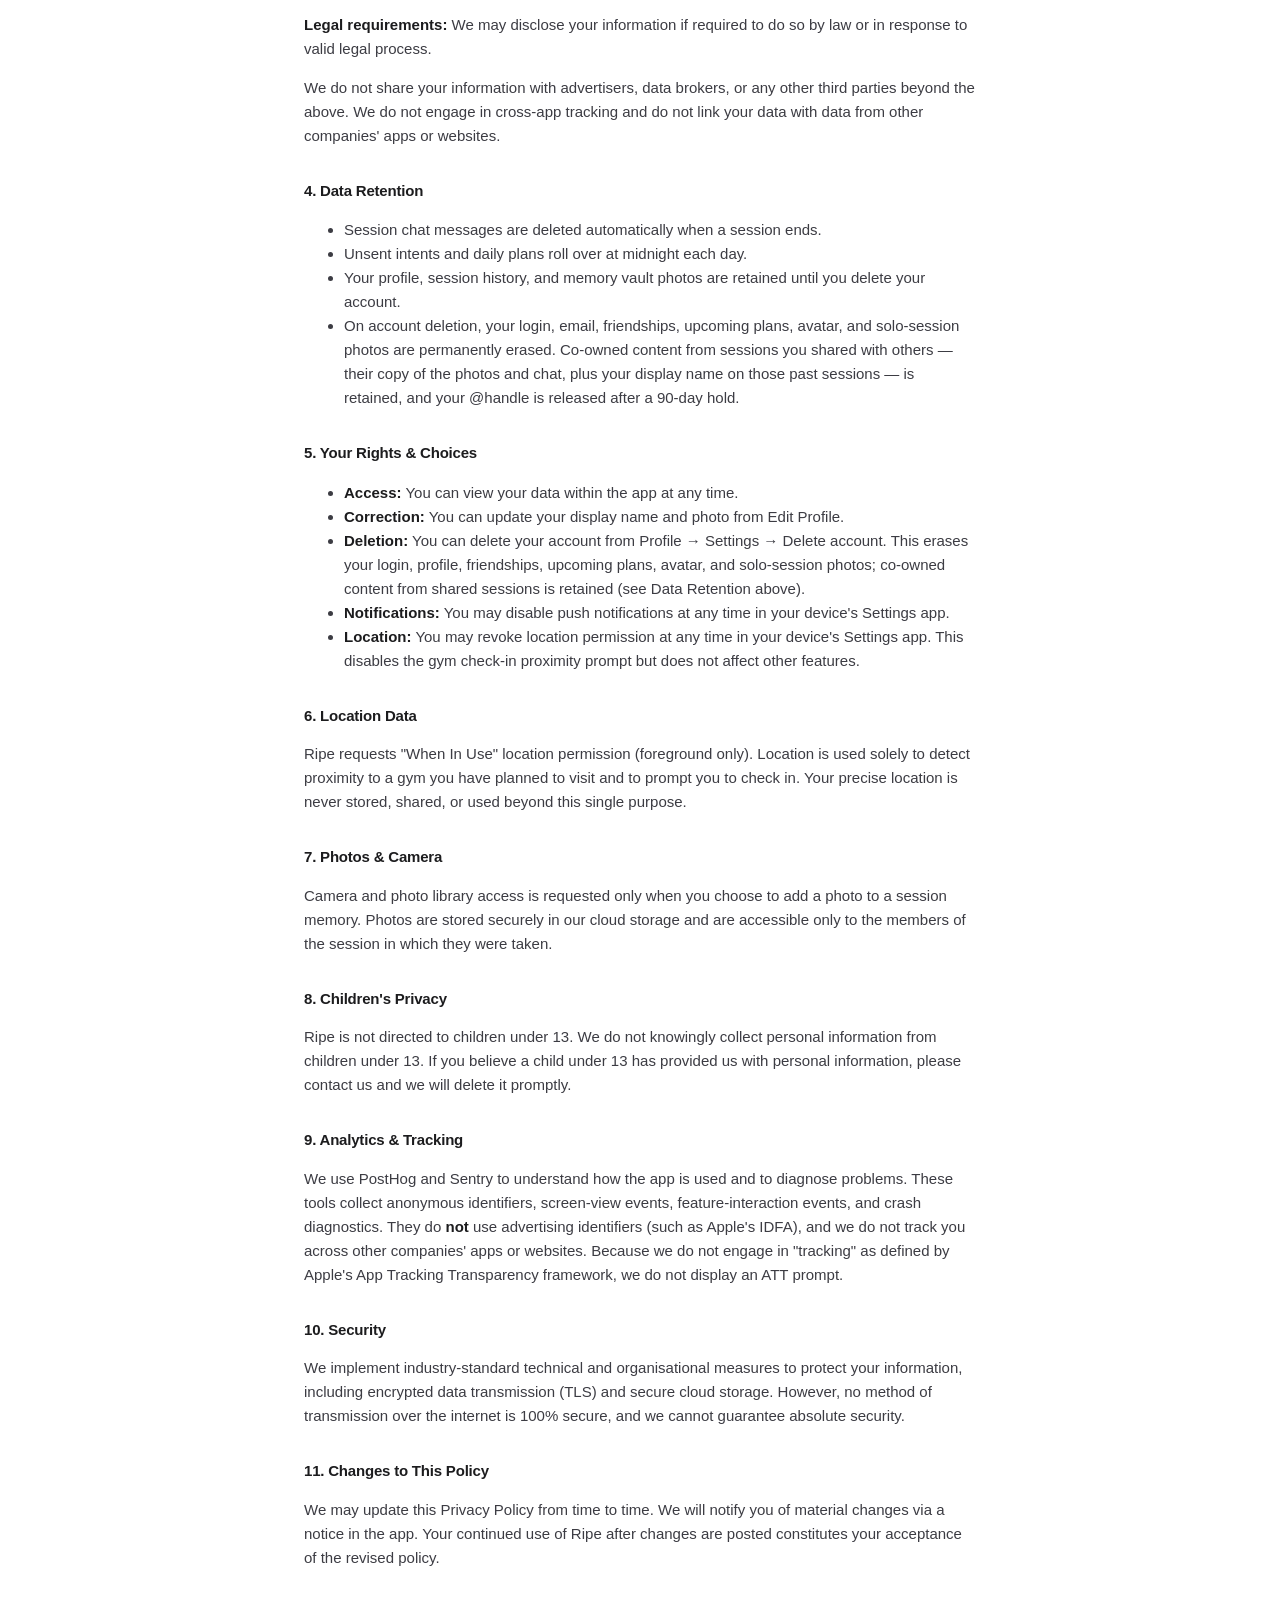
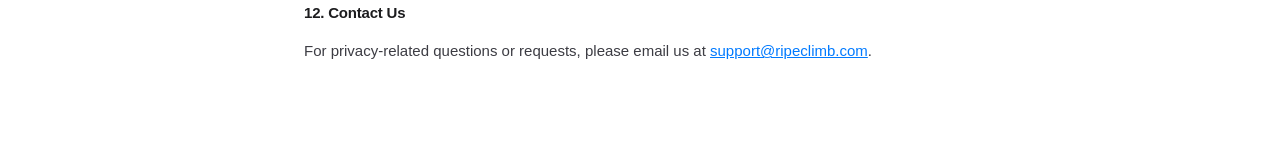
==== commit d3ead46f: "docs(legal): correct account-deletion + retention copy; drop stale contacts feature Sync the hosted " ====
--- a/privacy.html
+++ b/privacy.html
@@ -55,7 +55,6 @@
       <li><strong>Sentry</strong> (sentry.io) — crash and error diagnostics.</li>
       <li><strong>Google Cloud Vision</strong> — automated NSFW screening of uploaded photos. Images are sent to Google for classification only and are not retained by Google after the request completes.</li>
     </ul>
-    <p><strong>Contacts:</strong> If you opt in to the "Find friends from contacts" feature, your contacts' phone numbers are transmitted to our backend solely to look up which numbers belong to existing Ripe users. The phone numbers are not stored, logged, or used for any other purpose — they are discarded after the lookup completes.</p>
     <p><strong>Legal requirements:</strong> We may disclose your information if required to do so by law or in response to valid legal process.</p>
     <p>We do not share your information with advertisers, data brokers, or any other third parties beyond the above. We do not engage in cross-app tracking and do not link your data with data from other companies' apps or websites.</p>
 
@@ -64,14 +63,14 @@
       <li>Session chat messages are deleted automatically when a session ends.</li>
       <li>Unsent intents and daily plans roll over at midnight each day.</li>
       <li>Your profile, session history, and memory vault photos are retained until you delete your account.</li>
-      <li>Upon account deletion, all personal data is permanently and irreversibly erased.</li>
+      <li>On account deletion, your login, email, friendships, upcoming plans, avatar, and solo-session photos are permanently erased. Co-owned content from sessions you shared with others — their copy of the photos and chat, plus your display name on those past sessions — is retained, and your @handle is released after a 90-day hold.</li>
     </ul>
 
     <h2>5. Your Rights &amp; Choices</h2>
     <ul>
       <li><strong>Access:</strong> You can view your data within the app at any time.</li>
       <li><strong>Correction:</strong> You can update your display name and photo from Edit Profile.</li>
-      <li><strong>Deletion:</strong> You can permanently delete your account — and all associated data — from Profile → Settings → Delete account.</li>
+      <li><strong>Deletion:</strong> You can delete your account from Profile → Settings → Delete account. This erases your login, profile, friendships, upcoming plans, avatar, and solo-session photos; co-owned content from shared sessions is retained (see Data Retention above).</li>
       <li><strong>Notifications:</strong> You may disable push notifications at any time in your device's Settings app.</li>
       <li><strong>Location:</strong> You may revoke location permission at any time in your device's Settings app. This disables the gym check-in proximity prompt but does not affect other features.</li>
     </ul>
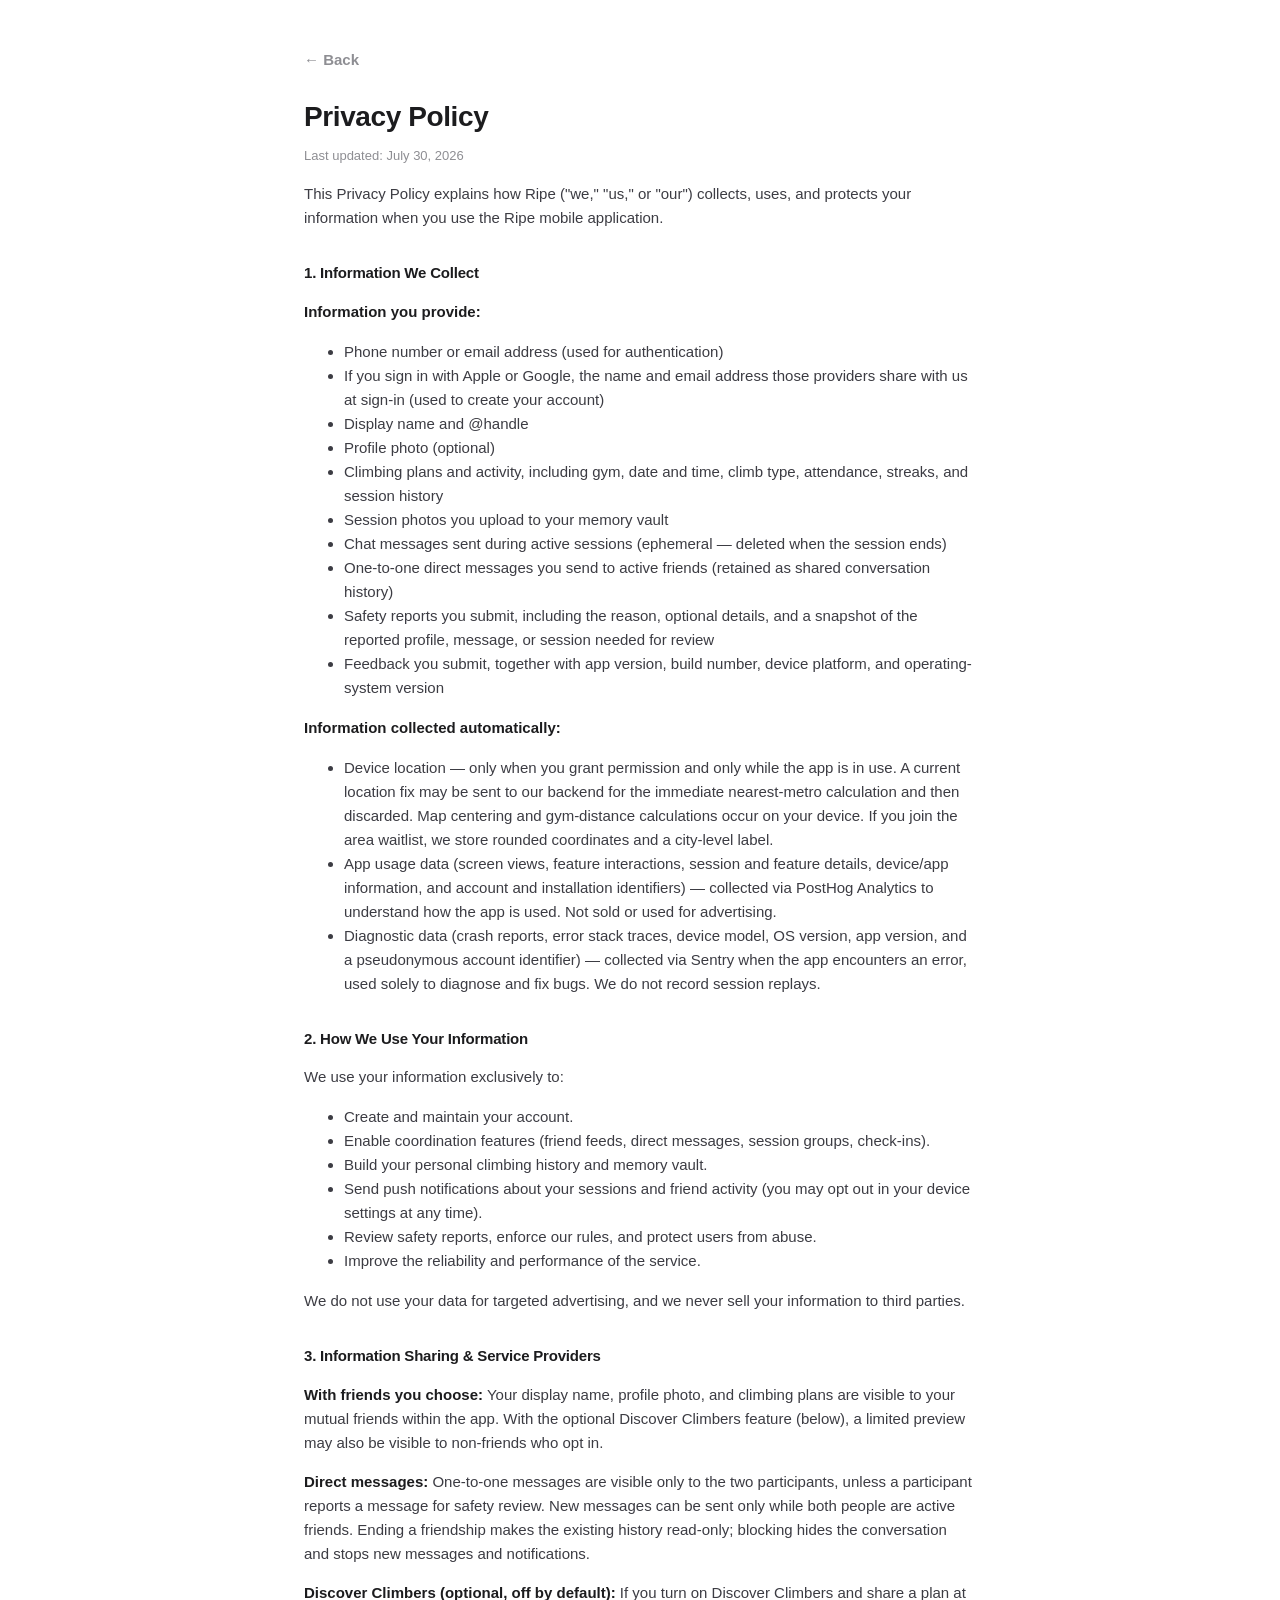
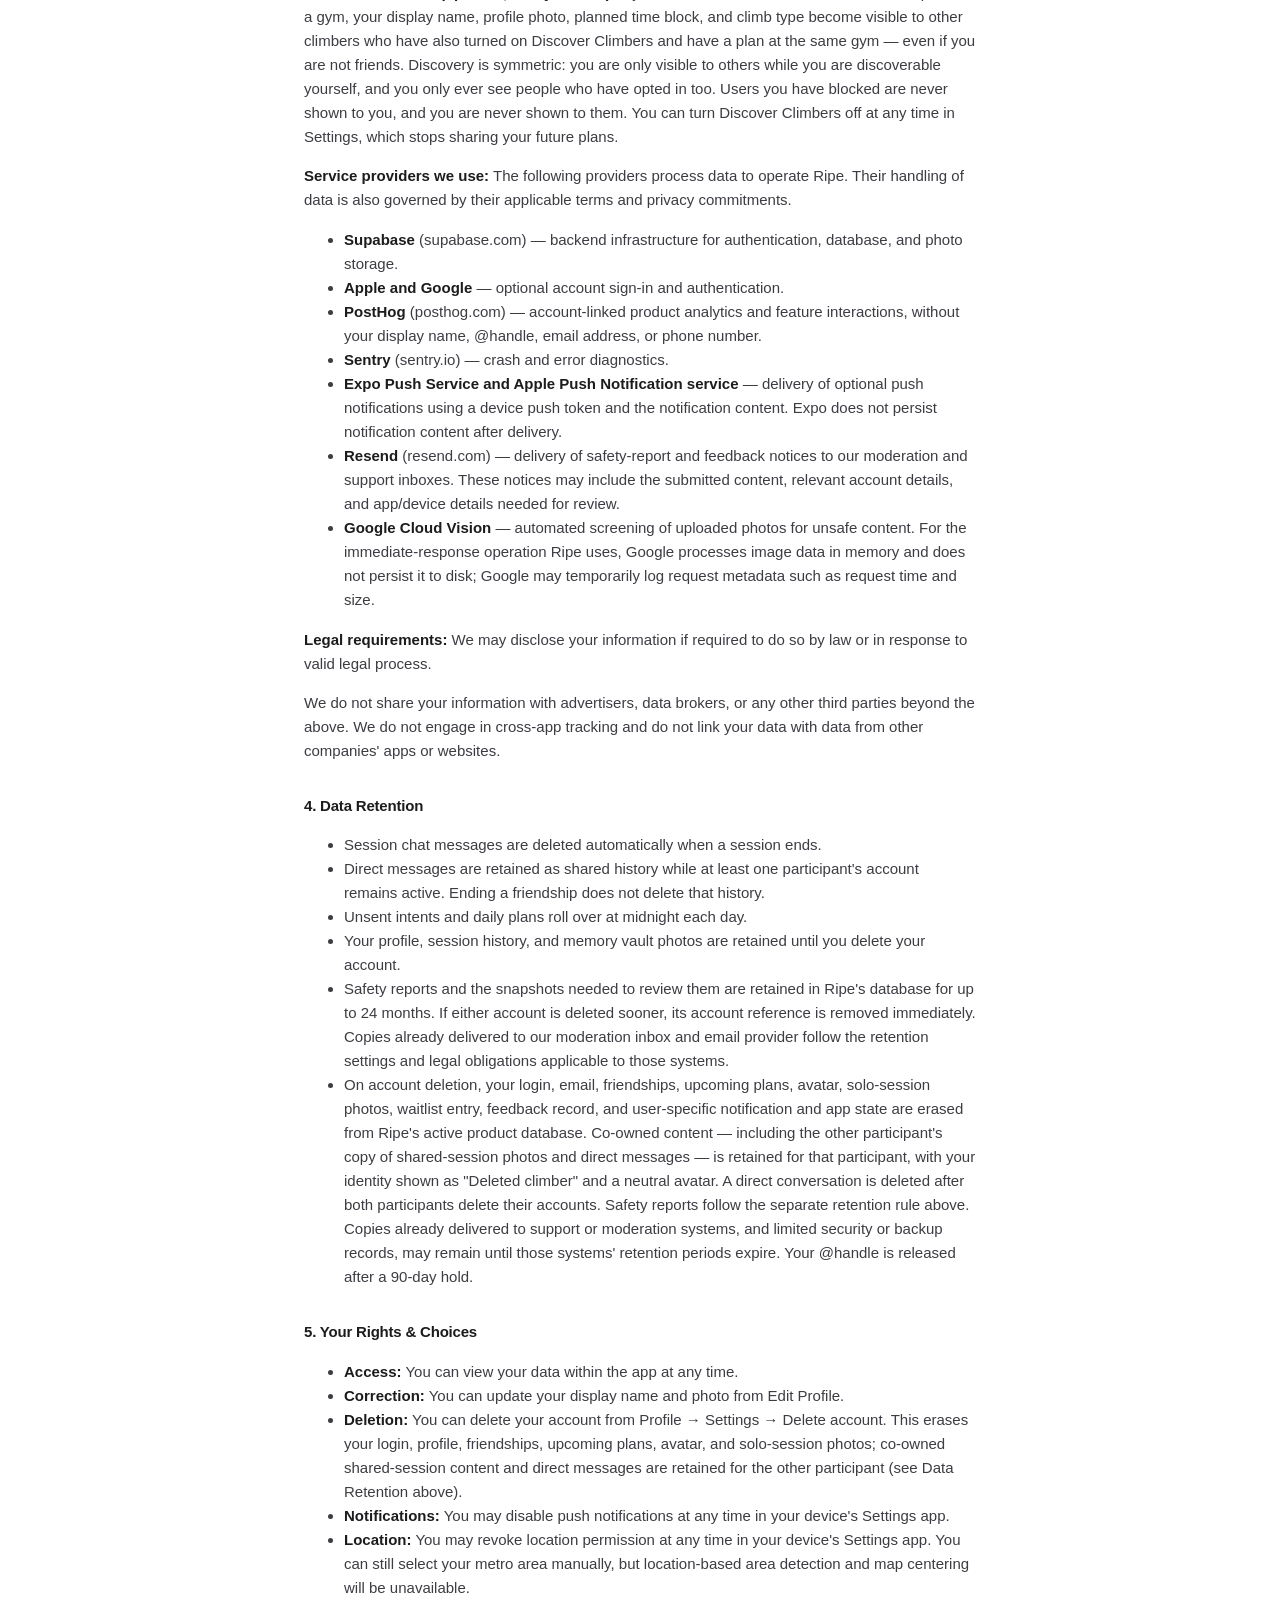
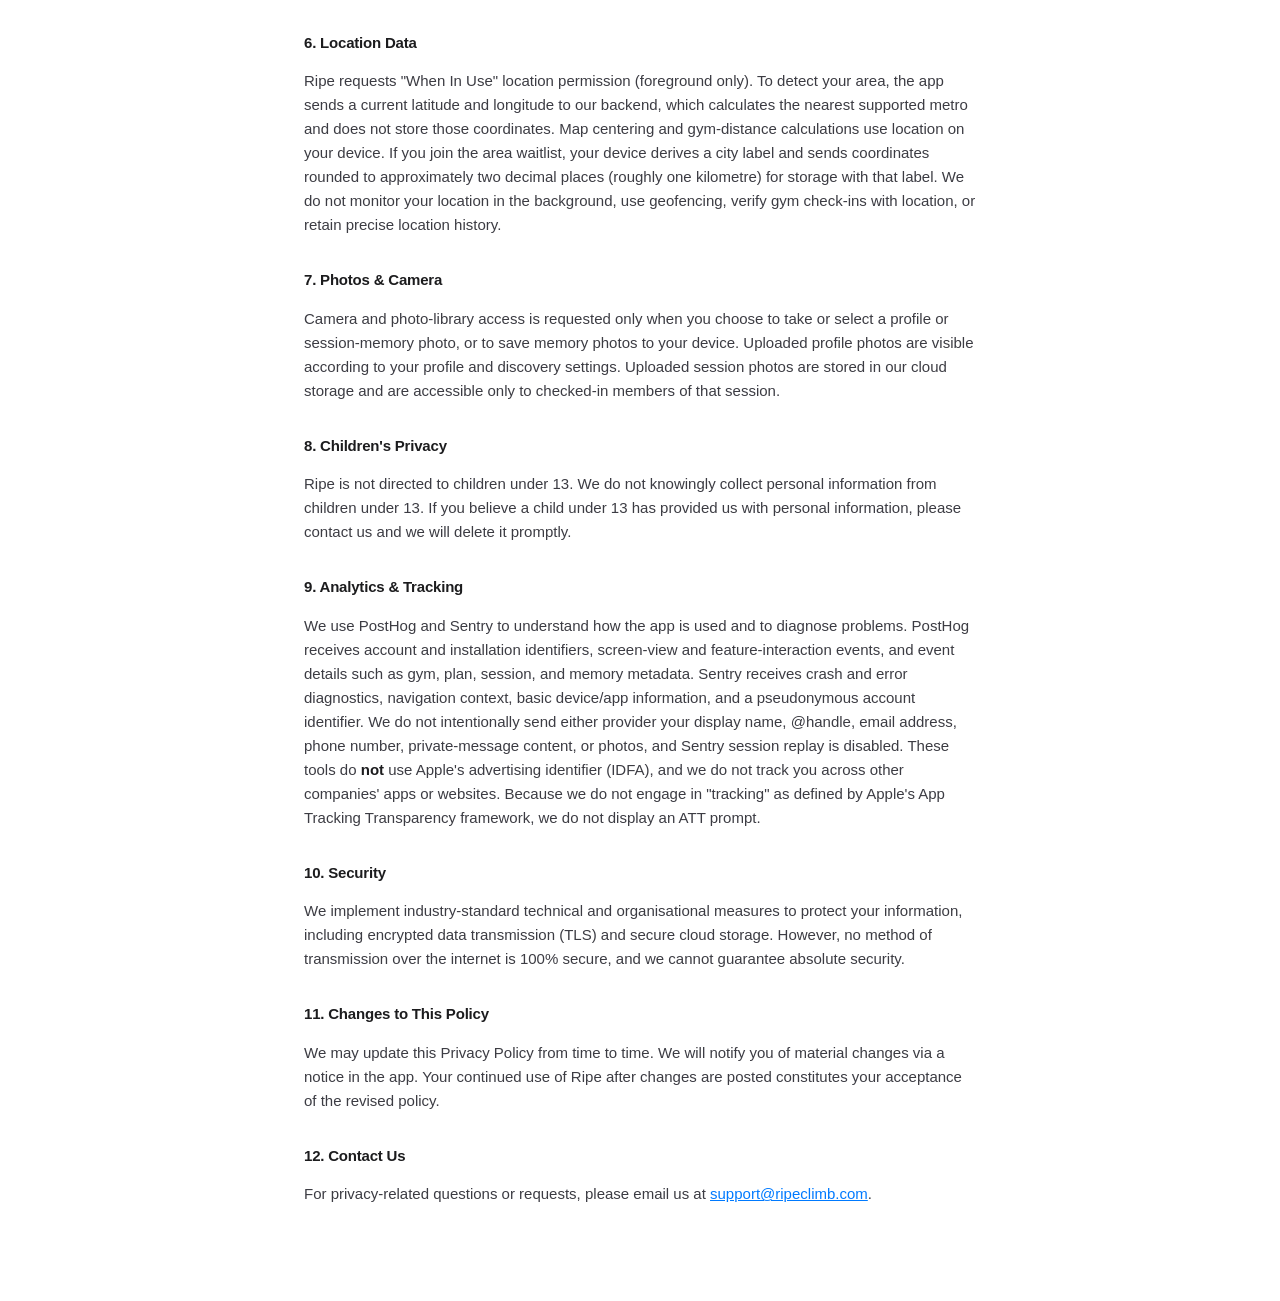
==== commit 1fda0101: "docs: publish current privacy and retention terms" ====
--- a/privacy.html
+++ b/privacy.html
@@ -10,7 +10,7 @@
   <main>
     <a class="back" href="index.html">← Back</a>
     <h1>Privacy Policy</h1>
-    <p class="last-updated">Last updated: June 3, 2026</p>
+    <p class="last-updated">Last updated: July 30, 2026</p>
 
     <p class="intro">
       This Privacy Policy explains how Ripe ("we," "us," or "our") collects, uses,
@@ -24,36 +24,45 @@
       <li>If you sign in with Apple or Google, the name and email address those providers share with us at sign-in (used to create your account)</li>
       <li>Display name and @handle</li>
       <li>Profile photo (optional)</li>
+      <li>Climbing plans and activity, including gym, date and time, climb type, attendance, streaks, and session history</li>
       <li>Session photos you upload to your memory vault</li>
       <li>Chat messages sent during active sessions (ephemeral — deleted when the session ends)</li>
+      <li>One-to-one direct messages you send to active friends (retained as shared conversation history)</li>
+      <li>Safety reports you submit, including the reason, optional details, and a snapshot of the reported profile, message, or session needed for review</li>
+      <li>Feedback you submit, together with app version, build number, device platform, and operating-system version</li>
     </ul>
     <p><strong>Information collected automatically:</strong></p>
     <ul>
-      <li>Device location — only when you grant permission and only when the app is in the foreground, used to detect gym arrivals for check-in prompts. We do not store a history of your location.</li>
-      <li>App usage data (screen views, feature interactions, anonymous user identifier) — collected via PostHog Analytics to understand how the app is used. Not sold or used for advertising.</li>
-      <li>Diagnostic data (crash reports, error stack traces, device model, OS version, app version) — collected via Sentry when the app encounters an error, used solely to diagnose and fix bugs.</li>
+      <li>Device location — only when you grant permission and only while the app is in use. A current location fix may be sent to our backend for the immediate nearest-metro calculation and then discarded. Map centering and gym-distance calculations occur on your device. If you join the area waitlist, we store rounded coordinates and a city-level label.</li>
+      <li>App usage data (screen views, feature interactions, session and feature details, device/app information, and account and installation identifiers) — collected via PostHog Analytics to understand how the app is used. Not sold or used for advertising.</li>
+      <li>Diagnostic data (crash reports, error stack traces, device model, OS version, app version, and a pseudonymous account identifier) — collected via Sentry when the app encounters an error, used solely to diagnose and fix bugs. We do not record session replays.</li>
     </ul>
 
     <h2>2. How We Use Your Information</h2>
     <p>We use your information exclusively to:</p>
     <ul>
       <li>Create and maintain your account.</li>
-      <li>Enable coordination features (friend feeds, session groups, check-ins).</li>
+      <li>Enable coordination features (friend feeds, direct messages, session groups, check-ins).</li>
       <li>Build your personal climbing history and memory vault.</li>
       <li>Send push notifications about your sessions and friend activity (you may opt out in your device settings at any time).</li>
+      <li>Review safety reports, enforce our rules, and protect users from abuse.</li>
       <li>Improve the reliability and performance of the service.</li>
     </ul>
     <p>We do not use your data for targeted advertising, and we never sell your information to third parties.</p>
 
     <h2>3. Information Sharing &amp; Service Providers</h2>
     <p><strong>With friends you choose:</strong> Your display name, profile photo, and climbing plans are visible to your mutual friends within the app. With the optional Discover Climbers feature (below), a limited preview may also be visible to non-friends who opt in.</p>
+    <p><strong>Direct messages:</strong> One-to-one messages are visible only to the two participants, unless a participant reports a message for safety review. New messages can be sent only while both people are active friends. Ending a friendship makes the existing history read-only; blocking hides the conversation and stops new messages and notifications.</p>
     <p><strong>Discover Climbers (optional, off by default):</strong> If you turn on Discover Climbers and share a plan at a gym, your display name, profile photo, planned time block, and climb type become visible to other climbers who have also turned on Discover Climbers and have a plan at the same gym — even if you are not friends. Discovery is symmetric: you are only visible to others while you are discoverable yourself, and you only ever see people who have opted in too. Users you have blocked are never shown to you, and you are never shown to them. You can turn Discover Climbers off at any time in Settings, which stops sharing your future plans.</p>
-    <p><strong>Service providers we use:</strong> The following third-party processors handle data on our behalf under standard data processing agreements. None of them use your data for their own purposes or for advertising.</p>
+    <p><strong>Service providers we use:</strong> The following providers process data to operate Ripe. Their handling of data is also governed by their applicable terms and privacy commitments.</p>
     <ul>
       <li><strong>Supabase</strong> (supabase.com) — backend infrastructure for authentication, database, and photo storage.</li>
-      <li><strong>PostHog</strong> (posthog.com) — product analytics (anonymous usage events and feature interactions).</li>
+      <li><strong>Apple and Google</strong> — optional account sign-in and authentication.</li>
+      <li><strong>PostHog</strong> (posthog.com) — account-linked product analytics and feature interactions, without your display name, @handle, email address, or phone number.</li>
       <li><strong>Sentry</strong> (sentry.io) — crash and error diagnostics.</li>
-      <li><strong>Google Cloud Vision</strong> — automated NSFW screening of uploaded photos. Images are sent to Google for classification only and are not retained by Google after the request completes.</li>
+      <li><strong>Expo Push Service and Apple Push Notification service</strong> — delivery of optional push notifications using a device push token and the notification content. Expo does not persist notification content after delivery.</li>
+      <li><strong>Resend</strong> (resend.com) — delivery of safety-report and feedback notices to our moderation and support inboxes. These notices may include the submitted content, relevant account details, and app/device details needed for review.</li>
+      <li><strong>Google Cloud Vision</strong> — automated screening of uploaded photos for unsafe content. For the immediate-response operation Ripe uses, Google processes image data in memory and does not persist it to disk; Google may temporarily log request metadata such as request time and size.</li>
     </ul>
     <p><strong>Legal requirements:</strong> We may disclose your information if required to do so by law or in response to valid legal process.</p>
     <p>We do not share your information with advertisers, data brokers, or any other third parties beyond the above. We do not engage in cross-app tracking and do not link your data with data from other companies' apps or websites.</p>
@@ -61,31 +70,33 @@
     <h2>4. Data Retention</h2>
     <ul>
       <li>Session chat messages are deleted automatically when a session ends.</li>
+      <li>Direct messages are retained as shared history while at least one participant's account remains active. Ending a friendship does not delete that history.</li>
       <li>Unsent intents and daily plans roll over at midnight each day.</li>
       <li>Your profile, session history, and memory vault photos are retained until you delete your account.</li>
-      <li>On account deletion, your login, email, friendships, upcoming plans, avatar, and solo-session photos are permanently erased. Co-owned content from sessions you shared with others — their copy of the photos and chat, plus your display name on those past sessions — is retained, and your @handle is released after a 90-day hold.</li>
+      <li>Safety reports and the snapshots needed to review them are retained in Ripe's database for up to 24 months. If either account is deleted sooner, its account reference is removed immediately. Copies already delivered to our moderation inbox and email provider follow the retention settings and legal obligations applicable to those systems.</li>
+      <li>On account deletion, your login, email, friendships, upcoming plans, avatar, solo-session photos, waitlist entry, feedback record, and user-specific notification and app state are erased from Ripe's active product database. Co-owned content — including the other participant's copy of shared-session photos and direct messages — is retained for that participant, with your identity shown as "Deleted climber" and a neutral avatar. A direct conversation is deleted after both participants delete their accounts. Safety reports follow the separate retention rule above. Copies already delivered to support or moderation systems, and limited security or backup records, may remain until those systems' retention periods expire. Your @handle is released after a 90-day hold.</li>
     </ul>
 
     <h2>5. Your Rights &amp; Choices</h2>
     <ul>
       <li><strong>Access:</strong> You can view your data within the app at any time.</li>
       <li><strong>Correction:</strong> You can update your display name and photo from Edit Profile.</li>
-      <li><strong>Deletion:</strong> You can delete your account from Profile → Settings → Delete account. This erases your login, profile, friendships, upcoming plans, avatar, and solo-session photos; co-owned content from shared sessions is retained (see Data Retention above).</li>
+      <li><strong>Deletion:</strong> You can delete your account from Profile → Settings → Delete account. This erases your login, profile, friendships, upcoming plans, avatar, and solo-session photos; co-owned shared-session content and direct messages are retained for the other participant (see Data Retention above).</li>
       <li><strong>Notifications:</strong> You may disable push notifications at any time in your device's Settings app.</li>
-      <li><strong>Location:</strong> You may revoke location permission at any time in your device's Settings app. This disables the gym check-in proximity prompt but does not affect other features.</li>
+      <li><strong>Location:</strong> You may revoke location permission at any time in your device's Settings app. You can still select your metro area manually, but location-based area detection and map centering will be unavailable.</li>
     </ul>
 
     <h2>6. Location Data</h2>
-    <p>Ripe requests "When In Use" location permission (foreground only). Location is used solely to detect proximity to a gym you have planned to visit and to prompt you to check in. Your precise location is never stored, shared, or used beyond this single purpose.</p>
+    <p>Ripe requests "When In Use" location permission (foreground only). To detect your area, the app sends a current latitude and longitude to our backend, which calculates the nearest supported metro and does not store those coordinates. Map centering and gym-distance calculations use location on your device. If you join the area waitlist, your device derives a city label and sends coordinates rounded to approximately two decimal places (roughly one kilometre) for storage with that label. We do not monitor your location in the background, use geofencing, verify gym check-ins with location, or retain precise location history.</p>
 
     <h2>7. Photos &amp; Camera</h2>
-    <p>Camera and photo library access is requested only when you choose to add a photo to a session memory. Photos are stored securely in our cloud storage and are accessible only to the members of the session in which they were taken.</p>
+    <p>Camera and photo-library access is requested only when you choose to take or select a profile or session-memory photo, or to save memory photos to your device. Uploaded profile photos are visible according to your profile and discovery settings. Uploaded session photos are stored in our cloud storage and are accessible only to checked-in members of that session.</p>
 
     <h2>8. Children's Privacy</h2>
     <p>Ripe is not directed to children under 13. We do not knowingly collect personal information from children under 13. If you believe a child under 13 has provided us with personal information, please contact us and we will delete it promptly.</p>
 
     <h2>9. Analytics &amp; Tracking</h2>
-    <p>We use PostHog and Sentry to understand how the app is used and to diagnose problems. These tools collect anonymous identifiers, screen-view events, feature-interaction events, and crash diagnostics. They do <strong>not</strong> use advertising identifiers (such as Apple's IDFA), and we do not track you across other companies' apps or websites. Because we do not engage in "tracking" as defined by Apple's App Tracking Transparency framework, we do not display an ATT prompt.</p>
+    <p>We use PostHog and Sentry to understand how the app is used and to diagnose problems. PostHog receives account and installation identifiers, screen-view and feature-interaction events, and event details such as gym, plan, session, and memory metadata. Sentry receives crash and error diagnostics, navigation context, basic device/app information, and a pseudonymous account identifier. We do not intentionally send either provider your display name, @handle, email address, phone number, private-message content, or photos, and Sentry session replay is disabled. These tools do <strong>not</strong> use Apple's advertising identifier (IDFA), and we do not track you across other companies' apps or websites. Because we do not engage in "tracking" as defined by Apple's App Tracking Transparency framework, we do not display an ATT prompt.</p>
 
     <h2>10. Security</h2>
     <p>We implement industry-standard technical and organisational measures to protect your information, including encrypted data transmission (TLS) and secure cloud storage. However, no method of transmission over the internet is 100% secure, and we cannot guarantee absolute security.</p>
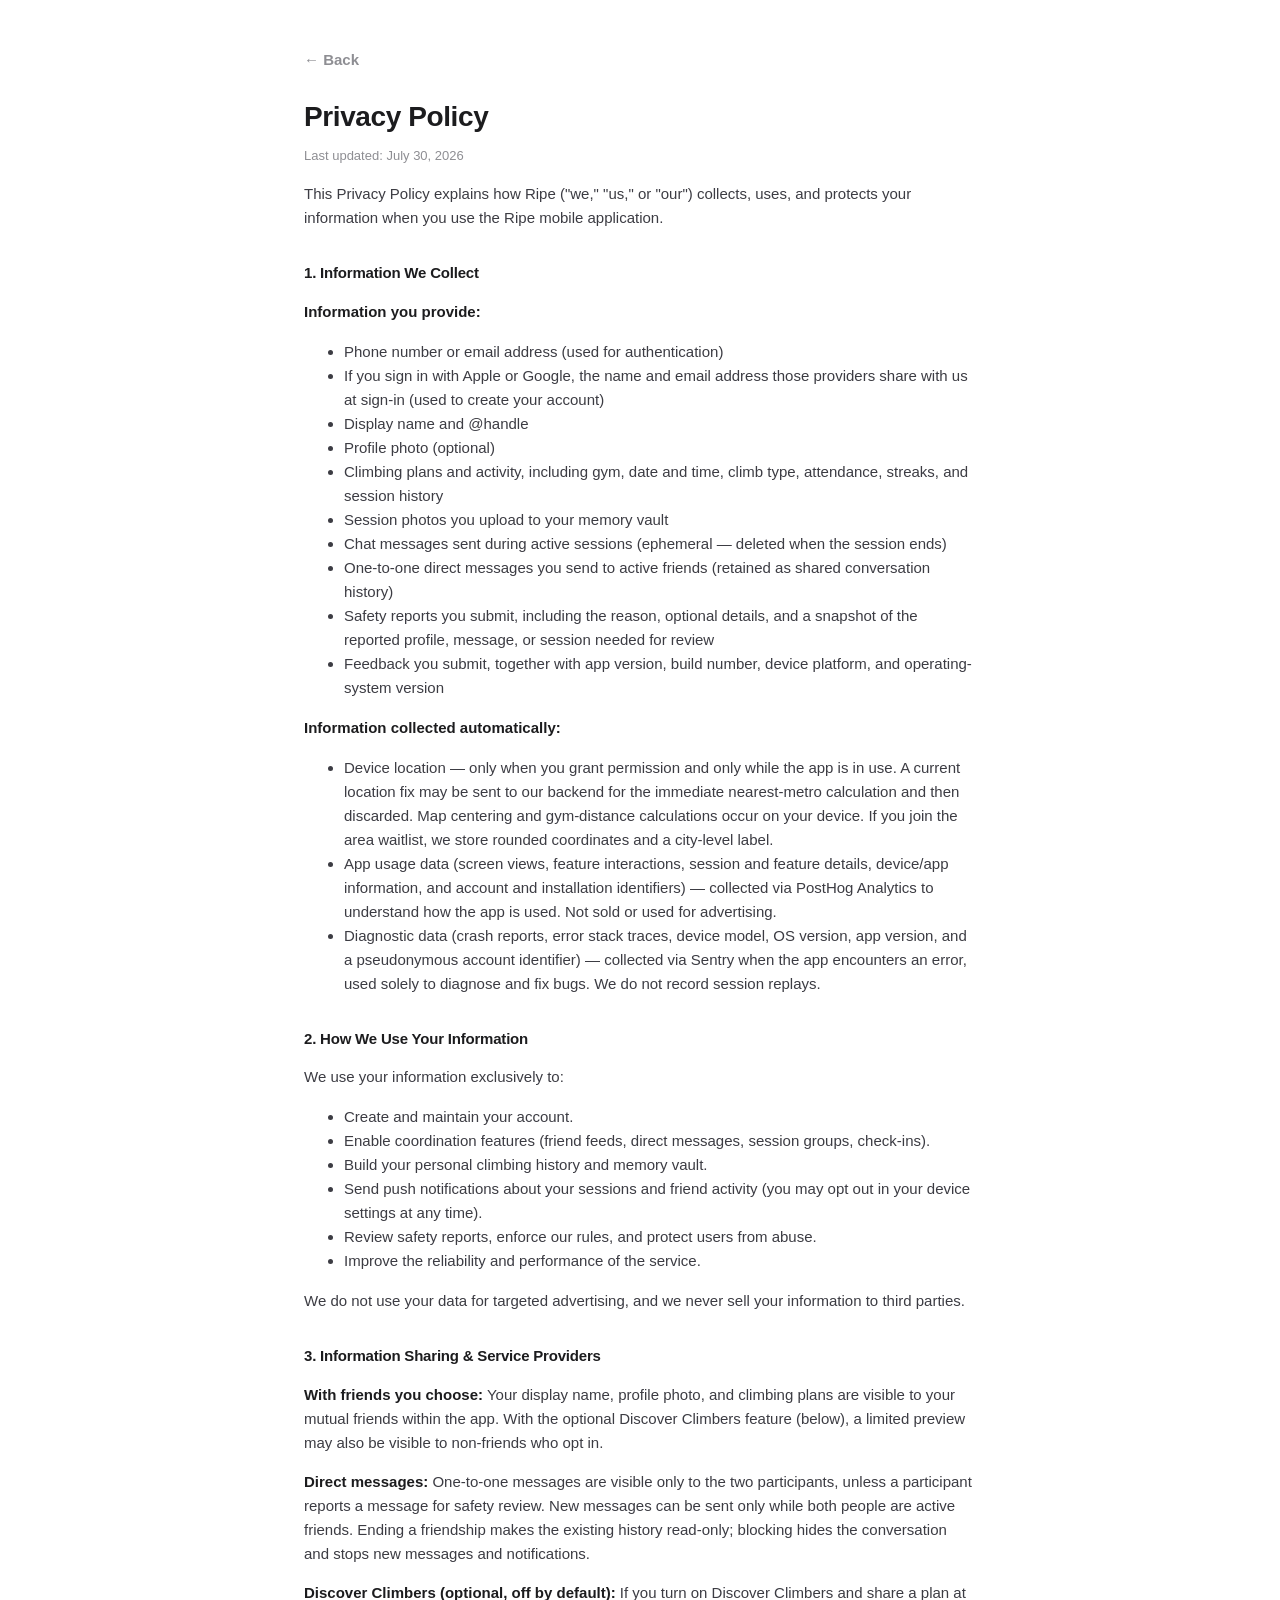
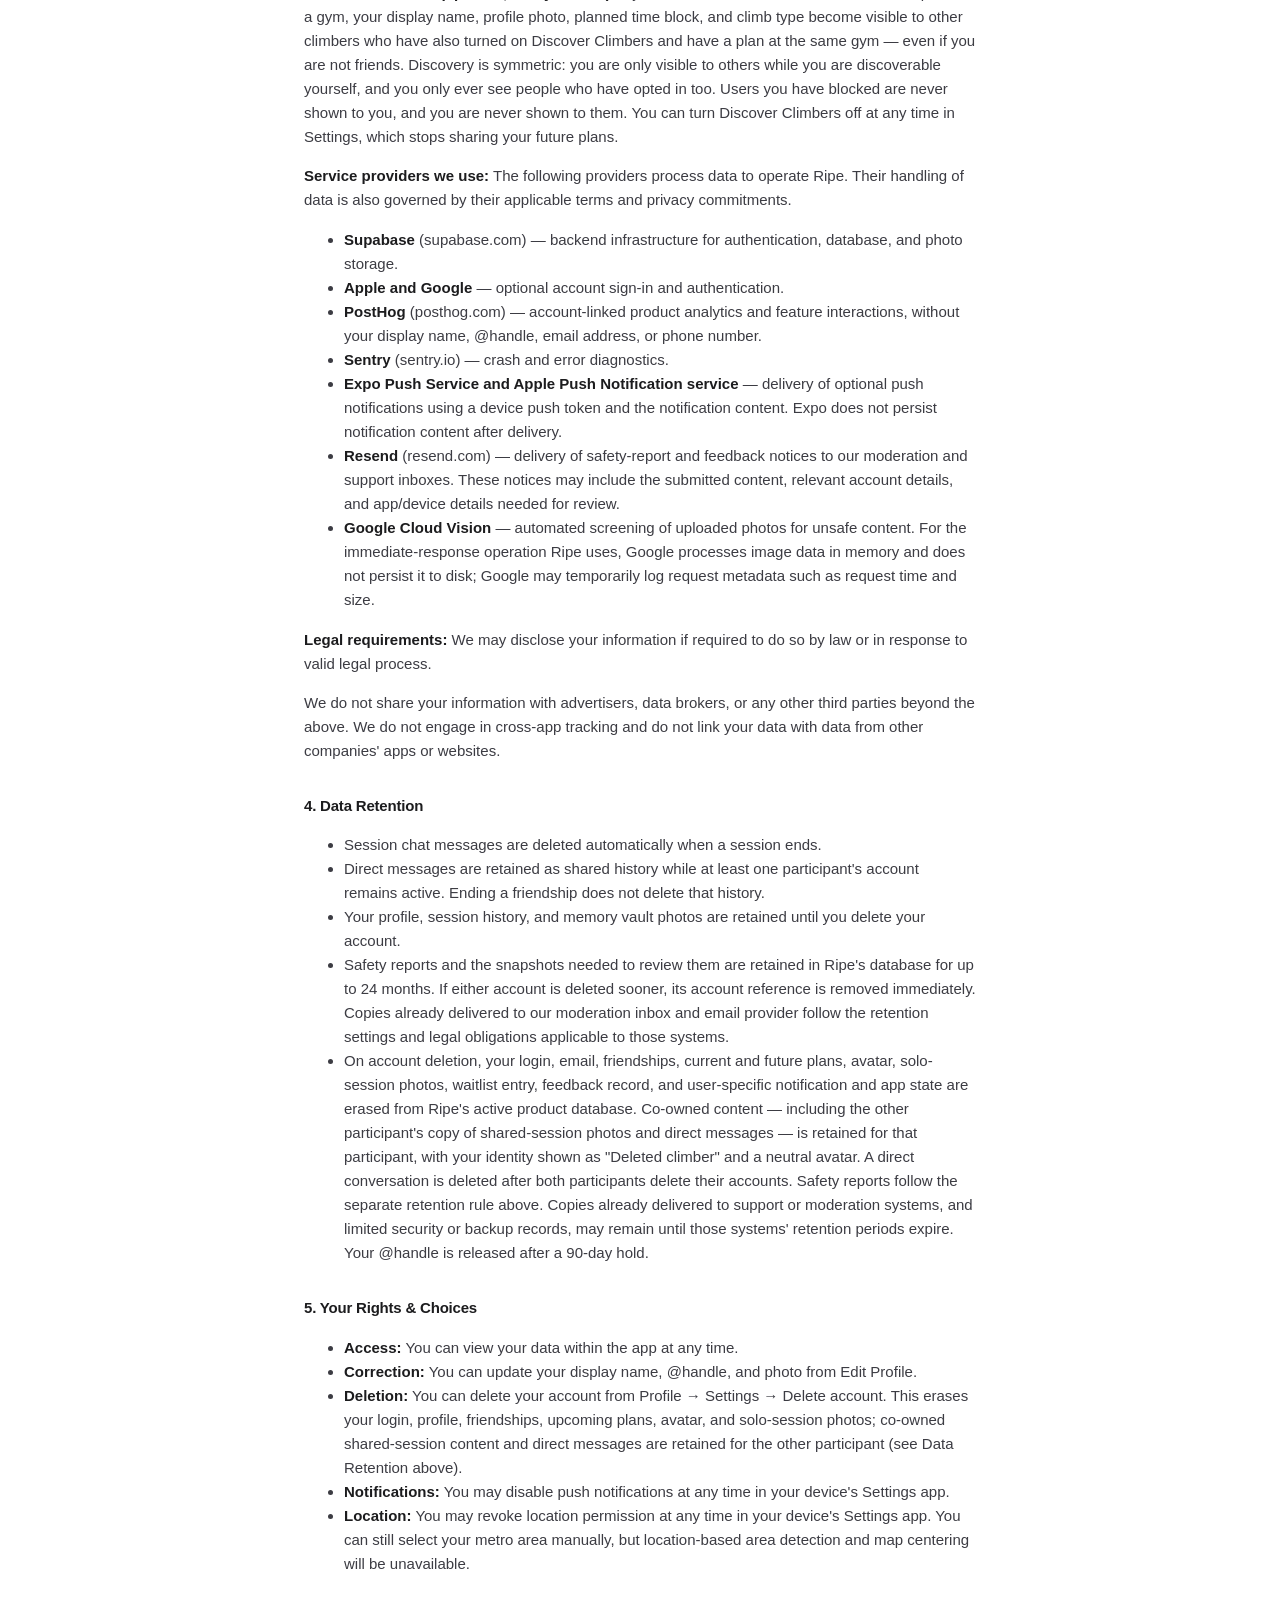
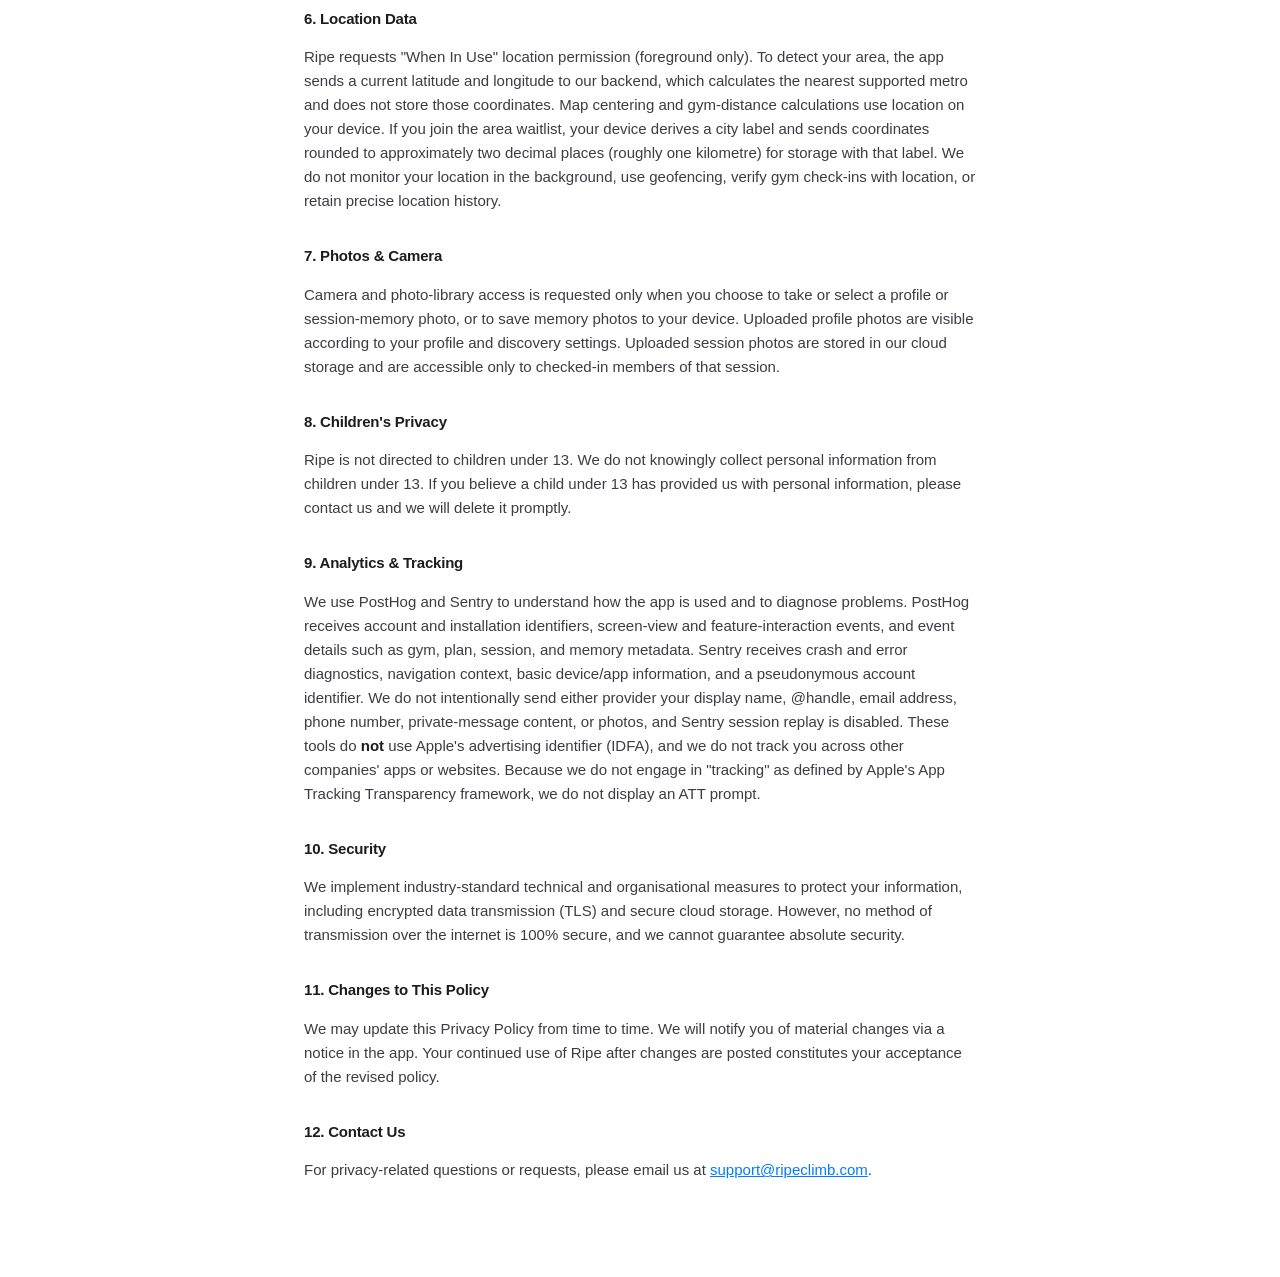
==== commit d08d9833: "docs: clarify current-plan deletion and profile correction" ====
--- a/privacy.html
+++ b/privacy.html
@@ -71,16 +71,15 @@
     <ul>
       <li>Session chat messages are deleted automatically when a session ends.</li>
       <li>Direct messages are retained as shared history while at least one participant's account remains active. Ending a friendship does not delete that history.</li>
-      <li>Unsent intents and daily plans roll over at midnight each day.</li>
       <li>Your profile, session history, and memory vault photos are retained until you delete your account.</li>
       <li>Safety reports and the snapshots needed to review them are retained in Ripe's database for up to 24 months. If either account is deleted sooner, its account reference is removed immediately. Copies already delivered to our moderation inbox and email provider follow the retention settings and legal obligations applicable to those systems.</li>
-      <li>On account deletion, your login, email, friendships, upcoming plans, avatar, solo-session photos, waitlist entry, feedback record, and user-specific notification and app state are erased from Ripe's active product database. Co-owned content — including the other participant's copy of shared-session photos and direct messages — is retained for that participant, with your identity shown as "Deleted climber" and a neutral avatar. A direct conversation is deleted after both participants delete their accounts. Safety reports follow the separate retention rule above. Copies already delivered to support or moderation systems, and limited security or backup records, may remain until those systems' retention periods expire. Your @handle is released after a 90-day hold.</li>
+      <li>On account deletion, your login, email, friendships, current and future plans, avatar, solo-session photos, waitlist entry, feedback record, and user-specific notification and app state are erased from Ripe's active product database. Co-owned content — including the other participant's copy of shared-session photos and direct messages — is retained for that participant, with your identity shown as "Deleted climber" and a neutral avatar. A direct conversation is deleted after both participants delete their accounts. Safety reports follow the separate retention rule above. Copies already delivered to support or moderation systems, and limited security or backup records, may remain until those systems' retention periods expire. Your @handle is released after a 90-day hold.</li>
     </ul>
 
     <h2>5. Your Rights &amp; Choices</h2>
     <ul>
       <li><strong>Access:</strong> You can view your data within the app at any time.</li>
-      <li><strong>Correction:</strong> You can update your display name and photo from Edit Profile.</li>
+      <li><strong>Correction:</strong> You can update your display name, @handle, and photo from Edit Profile.</li>
       <li><strong>Deletion:</strong> You can delete your account from Profile → Settings → Delete account. This erases your login, profile, friendships, upcoming plans, avatar, and solo-session photos; co-owned shared-session content and direct messages are retained for the other participant (see Data Retention above).</li>
       <li><strong>Notifications:</strong> You may disable push notifications at any time in your device's Settings app.</li>
       <li><strong>Location:</strong> You may revoke location permission at any time in your device's Settings app. You can still select your metro area manually, but location-based area detection and map centering will be unavailable.</li>
